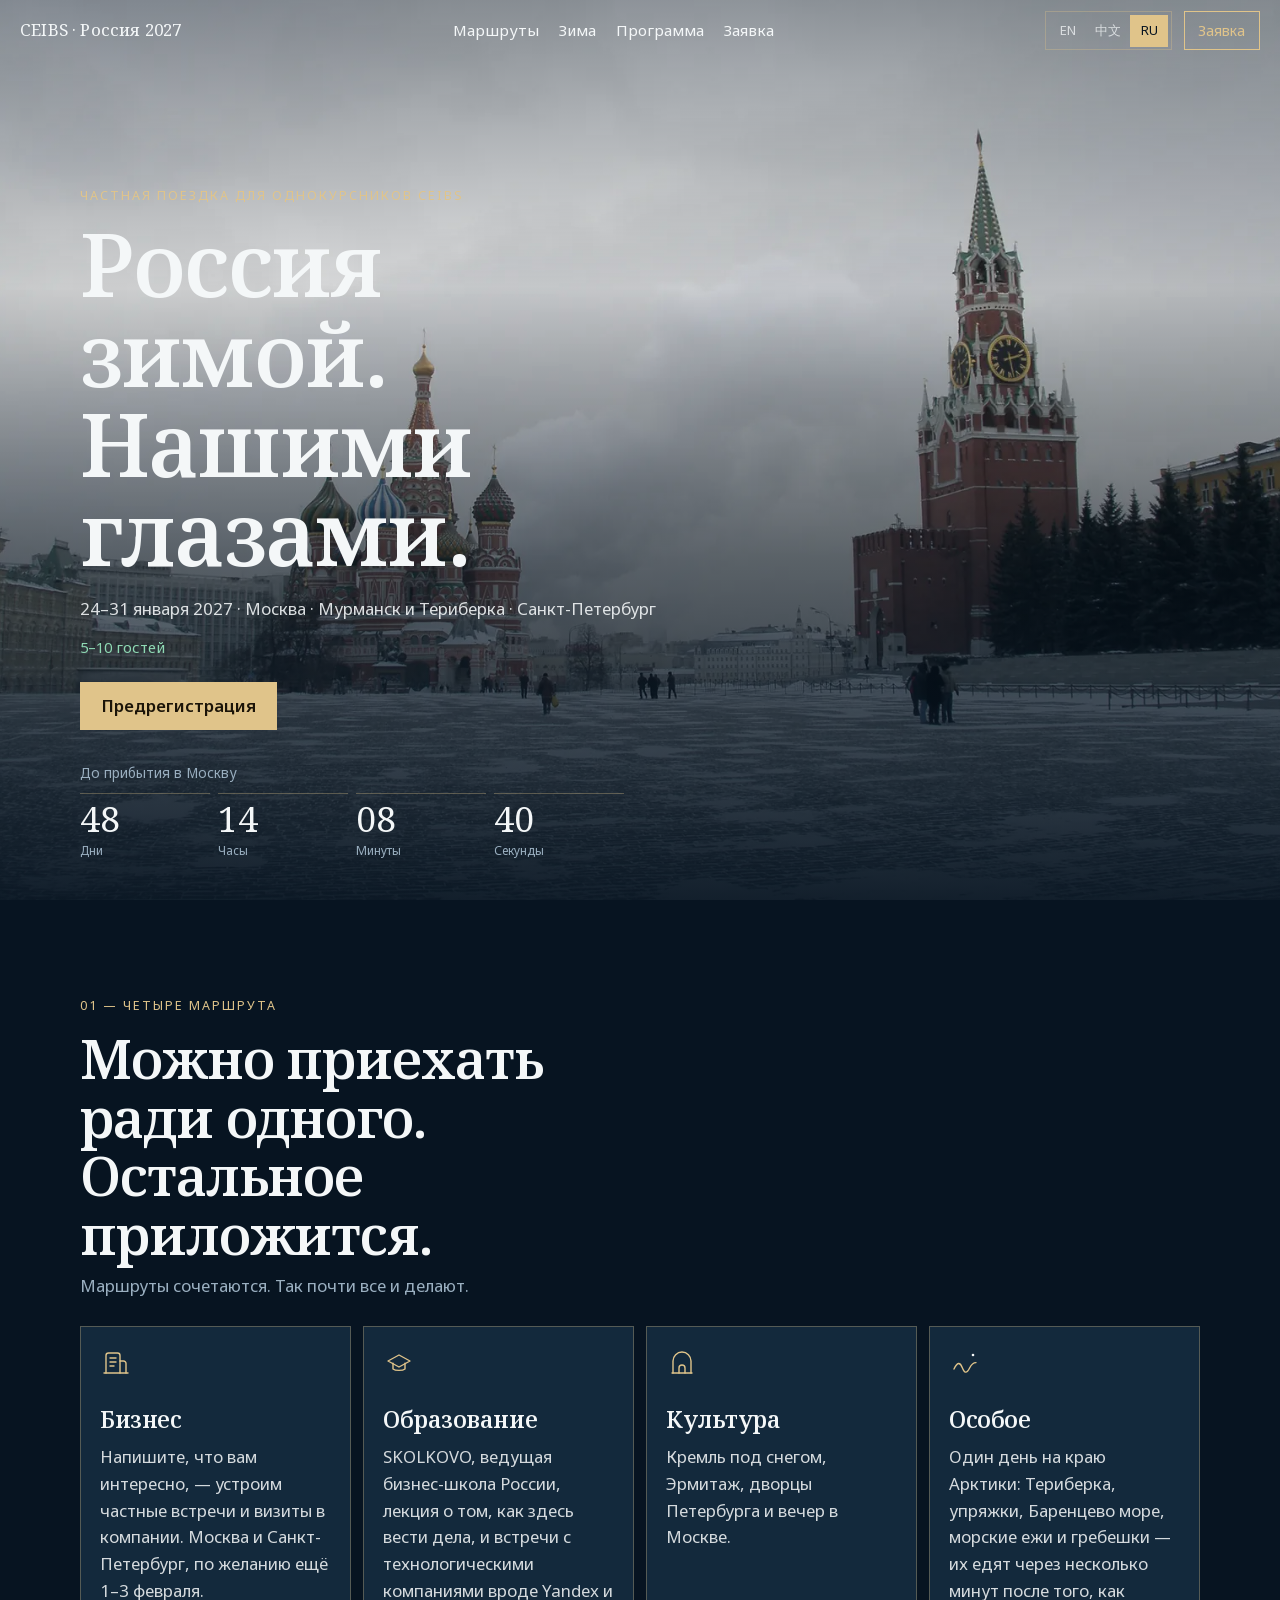
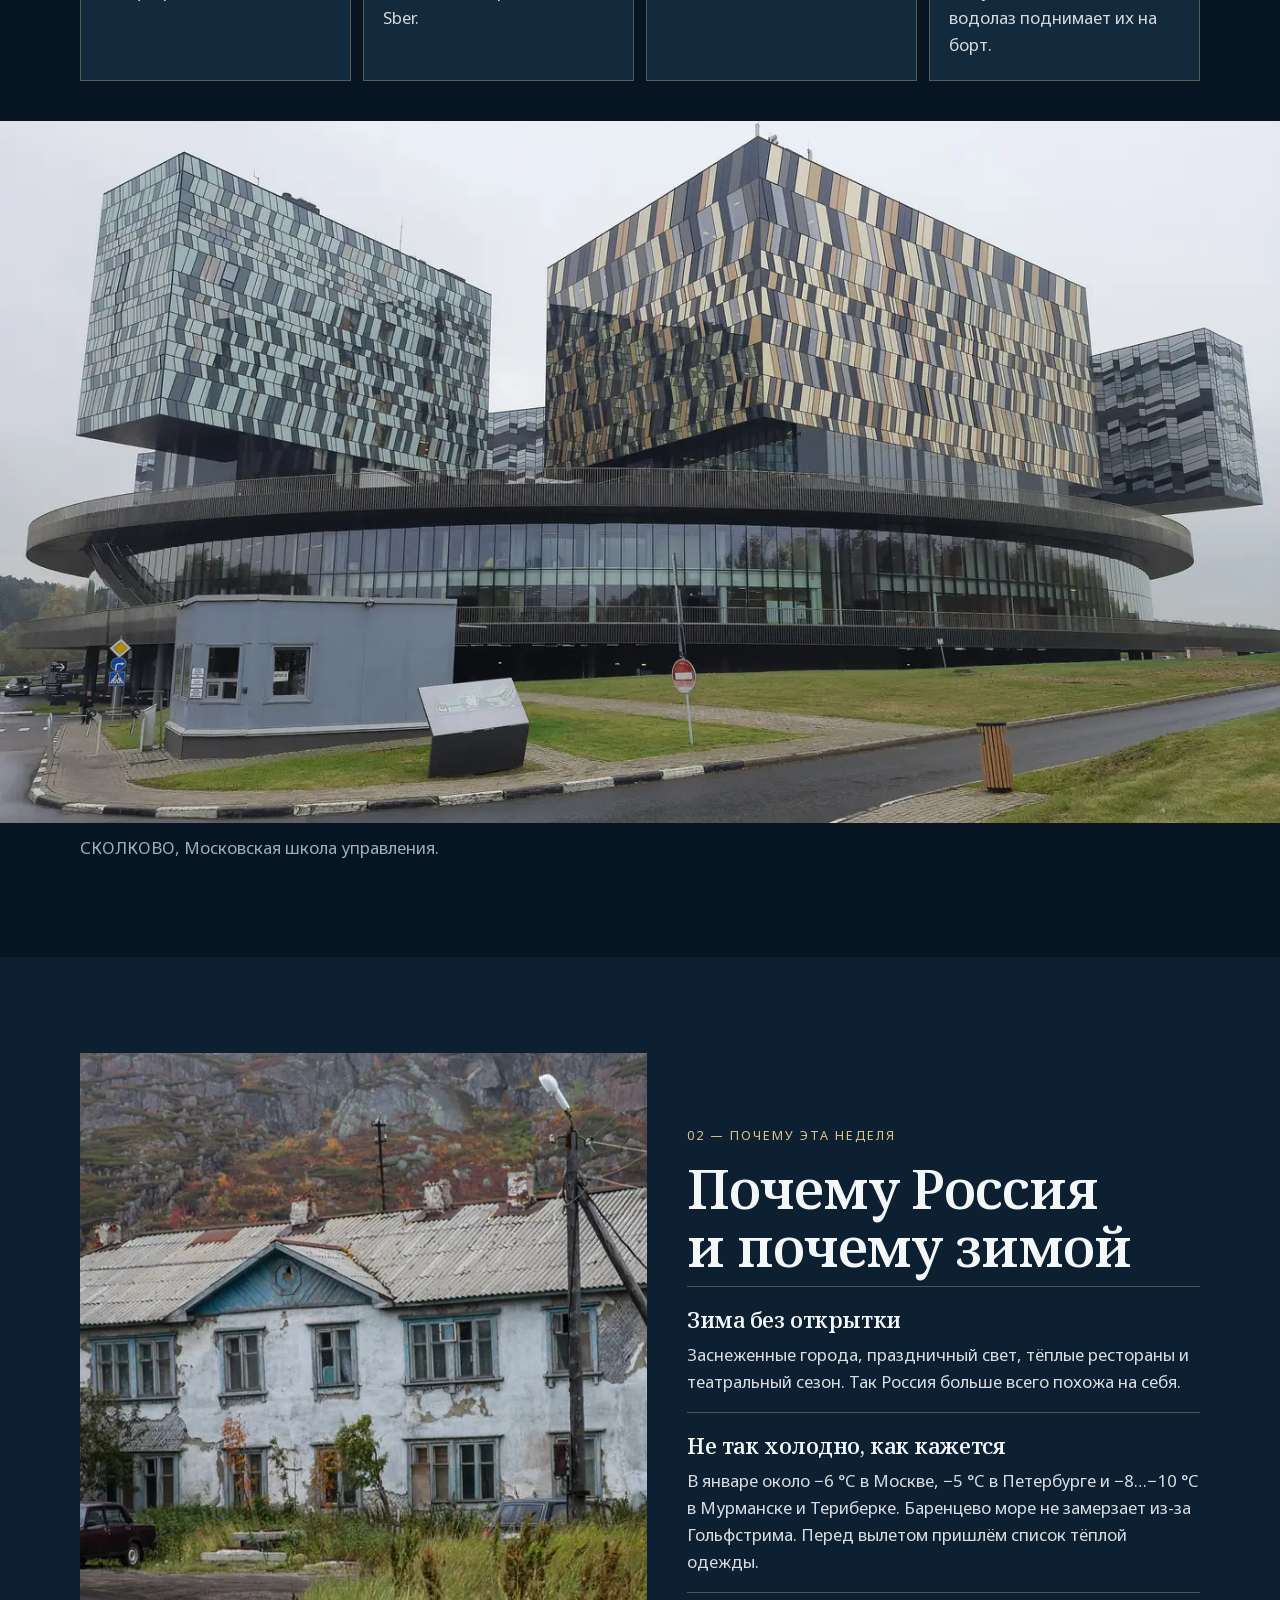
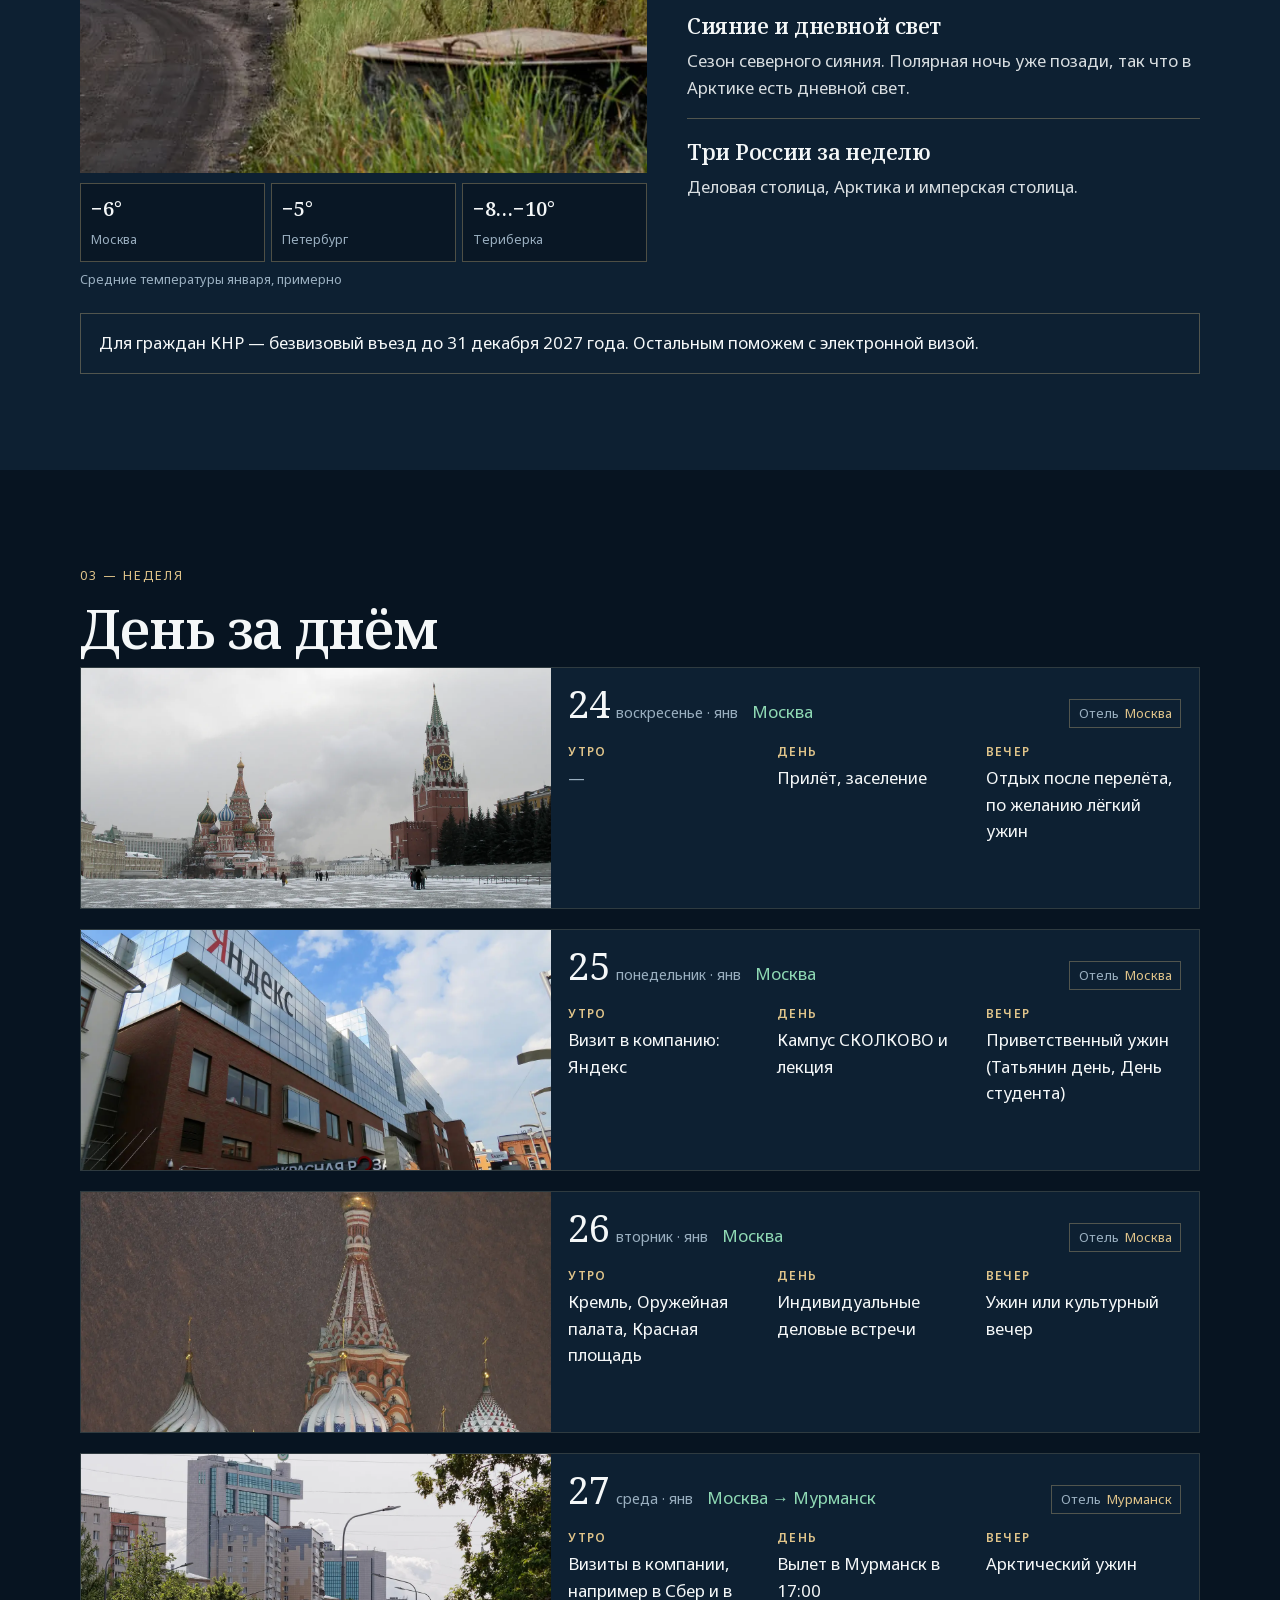
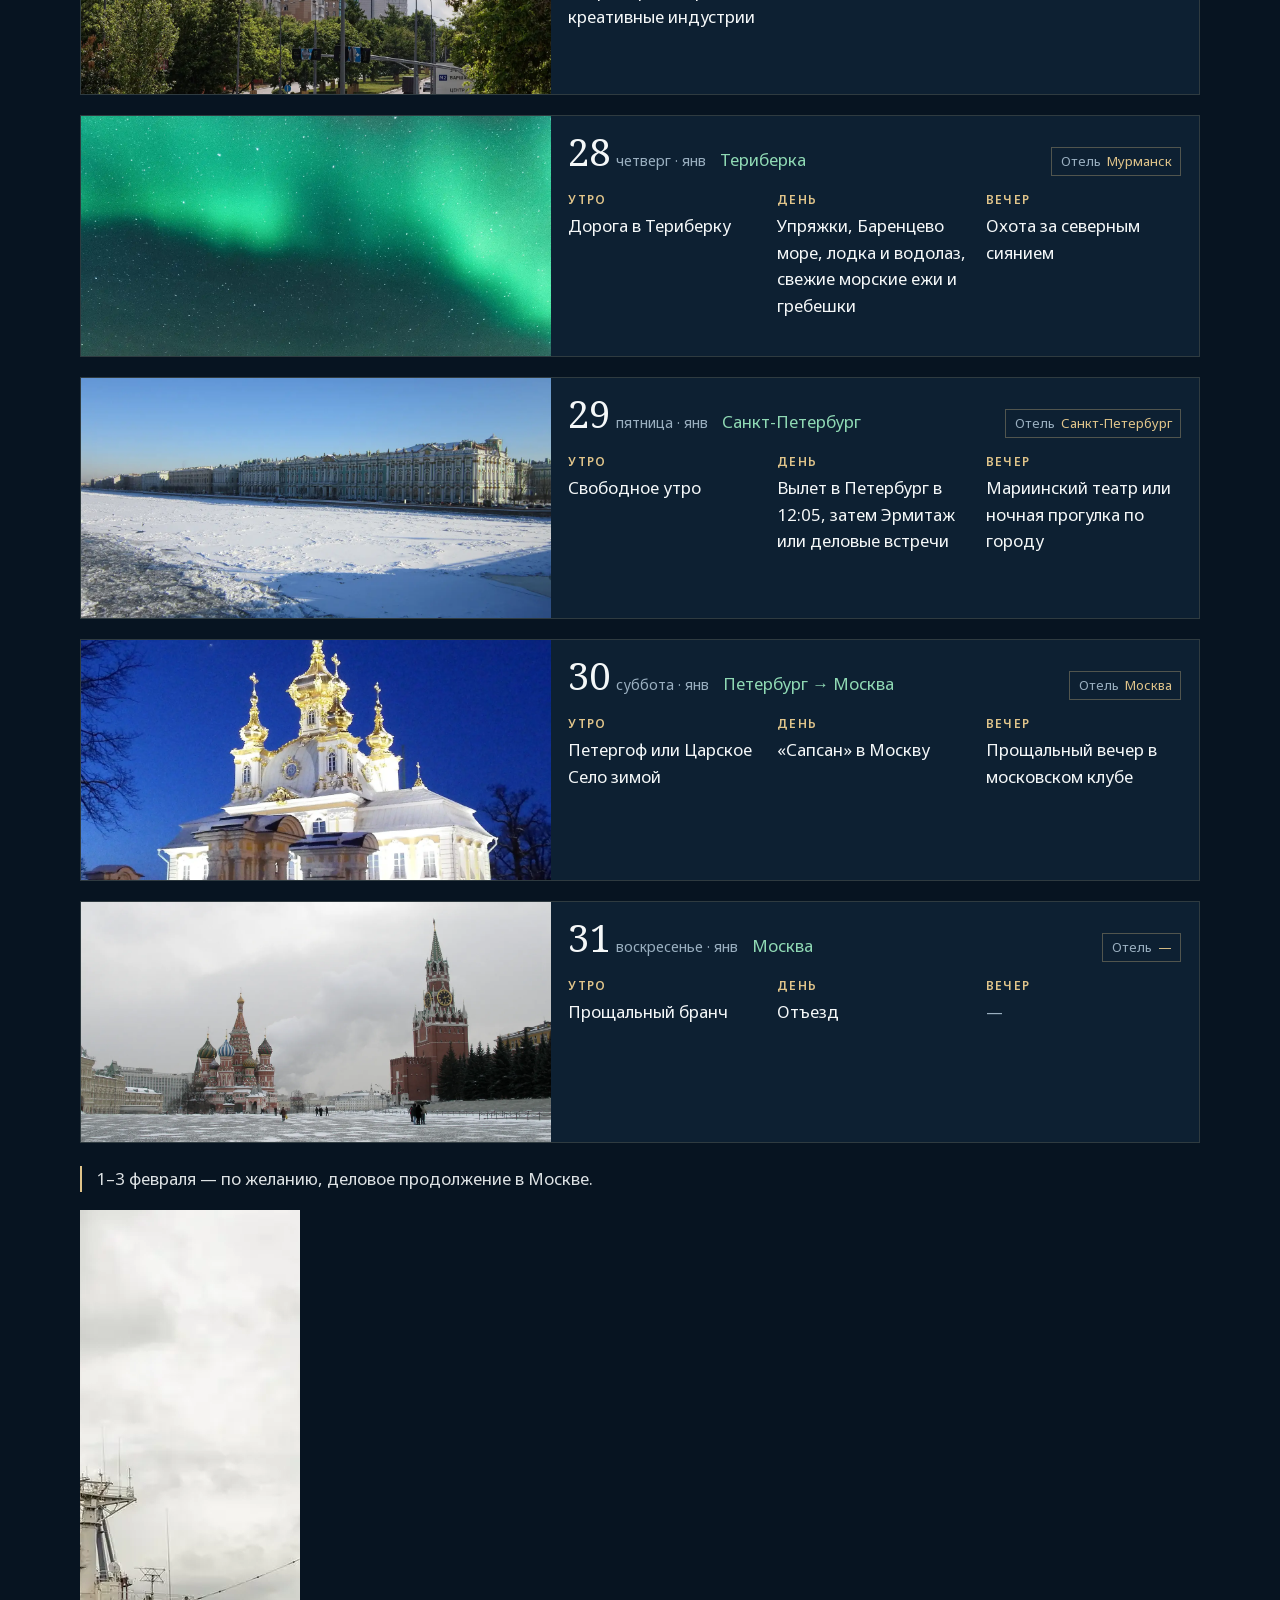
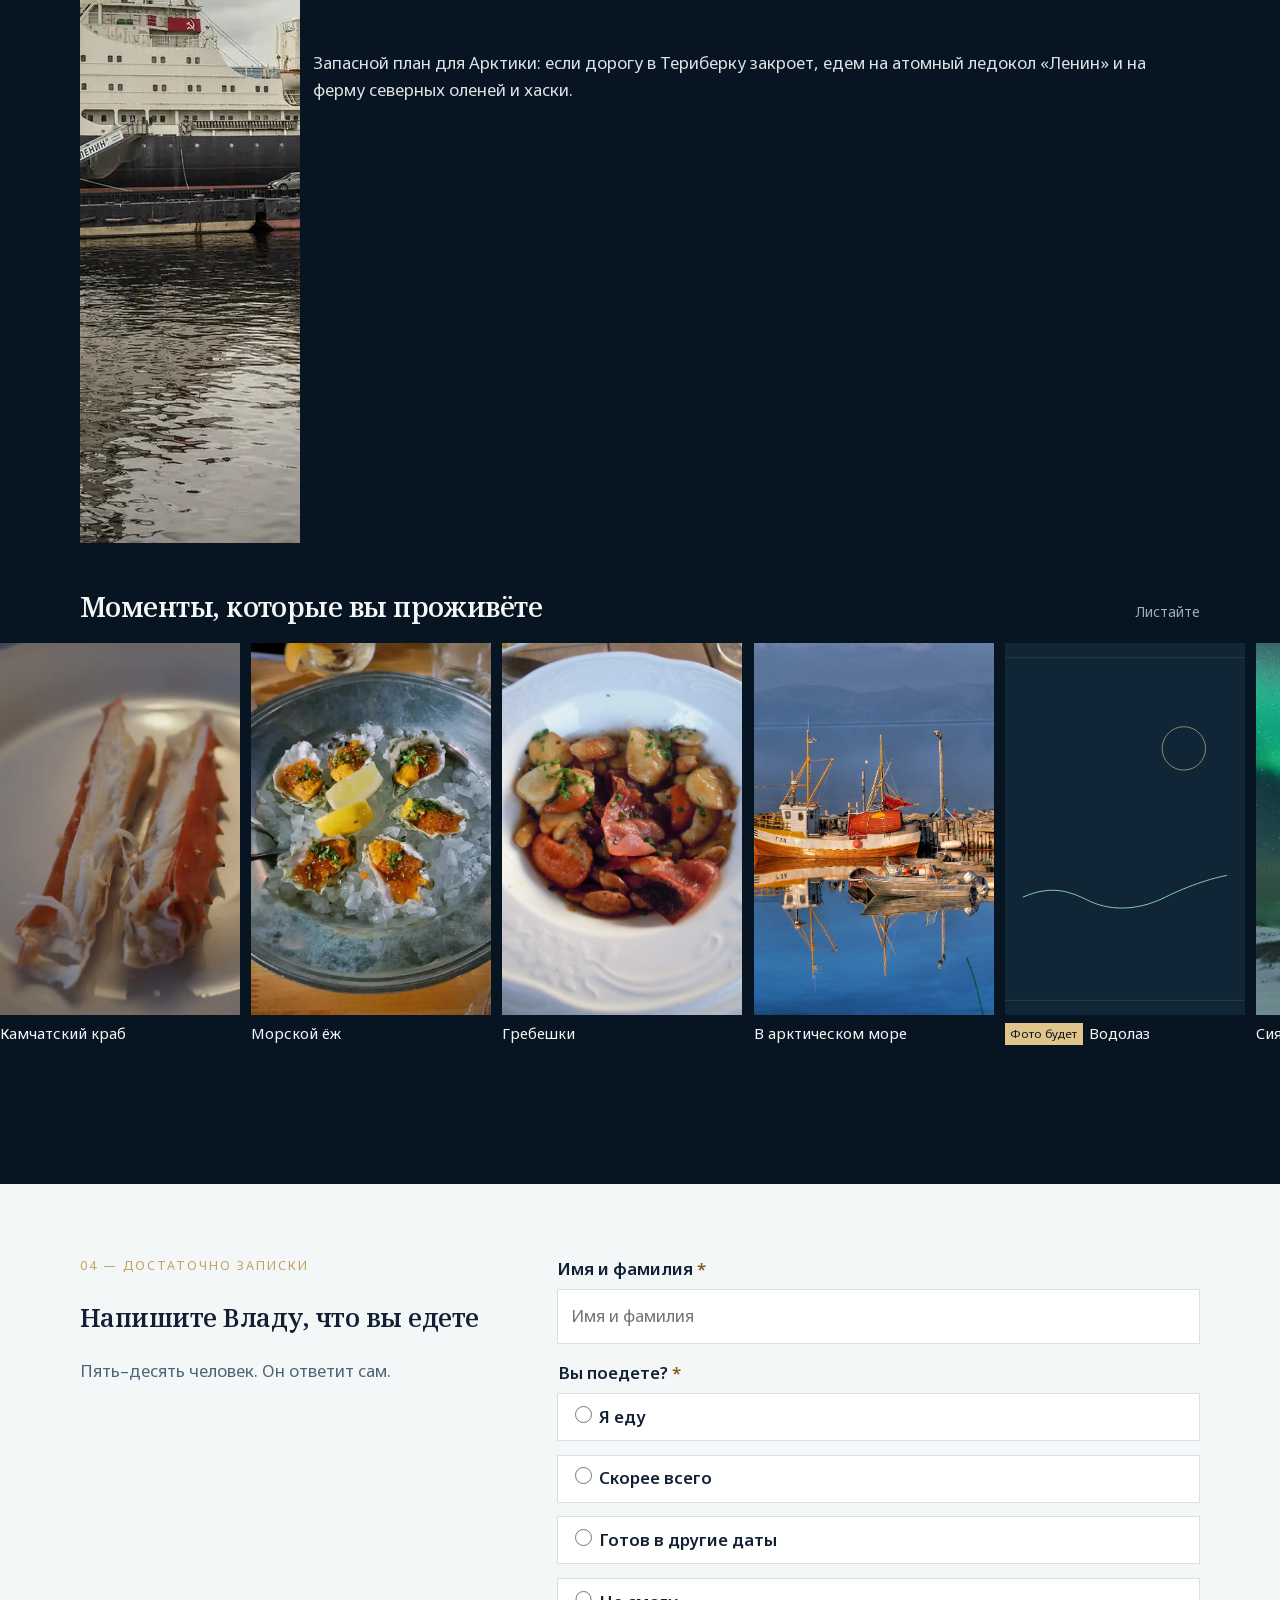
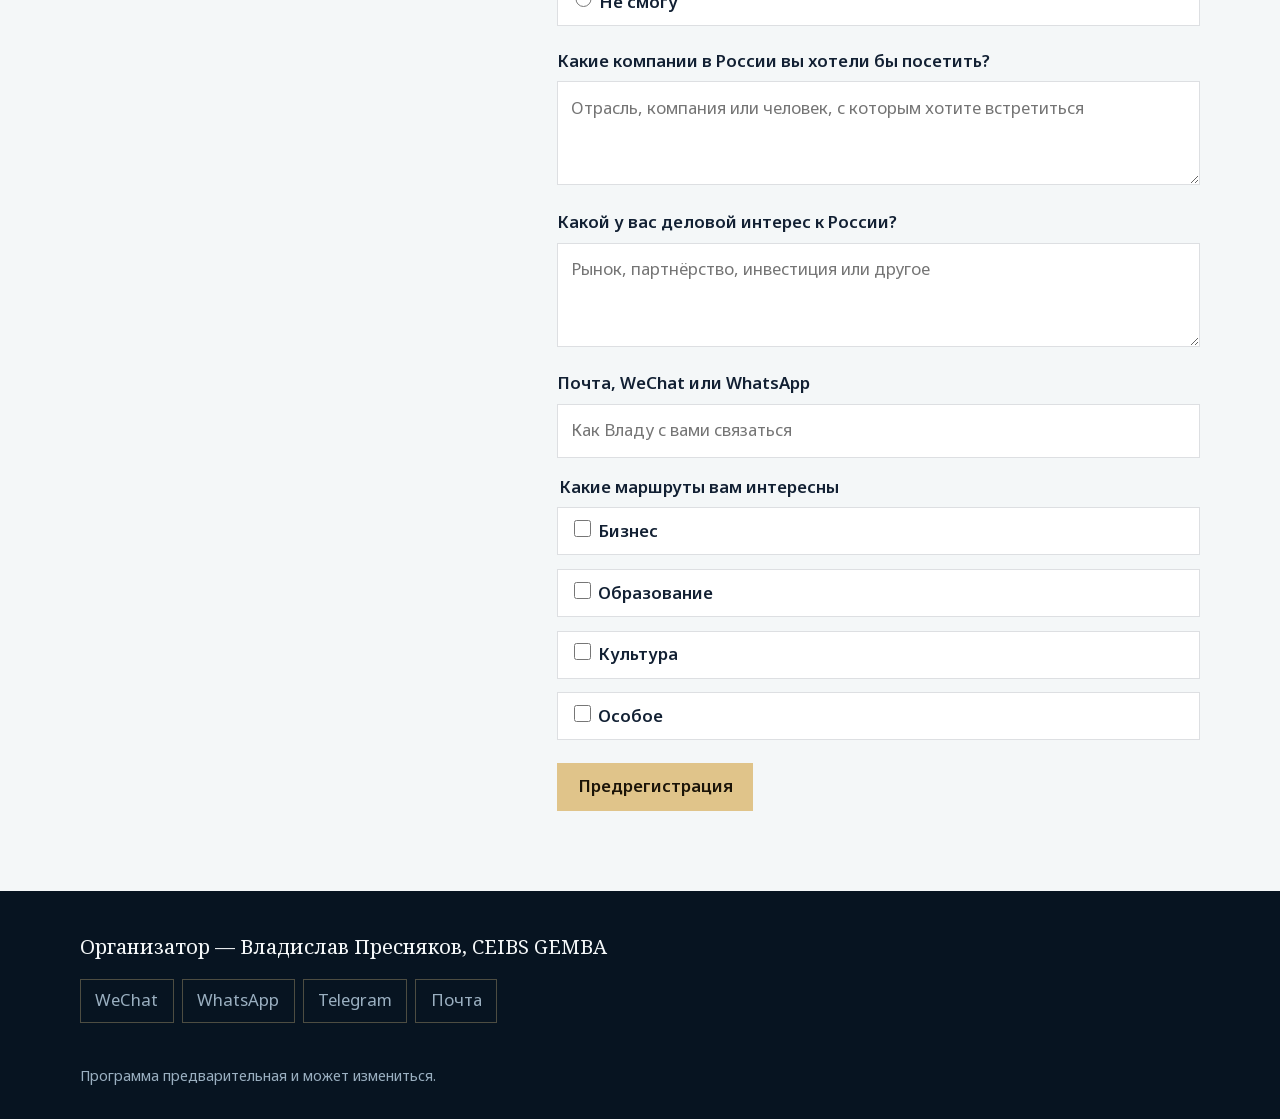
==== ru.html @ 0c386441 "Add the CEIBS Russia 2027 winter trip site. Static one-page promo in English, Chinese, and Russian, " ====
<!DOCTYPE html>
<html lang="ru" data-lang="ru">
<head>
<meta charset="utf-8" />
<script>
try { localStorage.setItem("ceibs-russia-lang", "ru"); } catch (e) {}
</script>
<meta name="viewport" content="width=device-width, initial-scale=1" />
<title>Россия зимой · однокурсники CEIBS · январь 2027</title>
<meta name="description" content="Частная зимняя поездка для однокурсников CEIBS. 24–31 января 2027: Москва, Териберка и Санкт-Петербург. Предрегистрация." />
<meta name="theme-color" content="#071421" />
<link rel="icon" href="favicon.svg" type="image/svg+xml" />
<link rel="canonical" href="https://YOUR_DOMAIN/ru.html" />
<link rel="alternate" hreflang="en" href="https://YOUR_DOMAIN/" />
<link rel="alternate" hreflang="zh-Hans" href="https://YOUR_DOMAIN/zh.html" />
<link rel="alternate" hreflang="ru" href="https://YOUR_DOMAIN/ru.html" />
<link rel="alternate" hreflang="x-default" href="https://YOUR_DOMAIN/" />
<meta property="og:type" content="website" />
<meta property="og:locale" content="ru_RU" />
<meta property="og:locale:alternate" content="en_US" />
<meta property="og:locale:alternate" content="zh_CN" />
<meta property="og:locale:alternate" content="ru_RU" />
<meta property="og:title" content="Россия зимой · однокурсники CEIBS · январь 2027" />
<meta property="og:description" content="Частная зимняя поездка для однокурсников CEIBS. 24–31 января 2027: Москва, Териберка и Санкт-Петербург. Предрегистрация." />
<meta property="og:url" content="https://YOUR_DOMAIN/ru.html" />
<meta property="og:image" content="https://YOUR_DOMAIN/images/og.jpg" />
<meta property="og:image:width" content="1200" />
<meta property="og:image:height" content="630" />
<meta property="og:image:alt" content="Красная площадь и собор Василия Блаженного под снегом, Москва" />
<meta name="twitter:card" content="summary_large_image" />
<meta name="twitter:title" content="Россия зимой · однокурсники CEIBS · январь 2027" />
<meta name="twitter:description" content="Частная зимняя поездка для однокурсников CEIBS. 24–31 января 2027: Москва, Териберка и Санкт-Петербург. Предрегистрация." />
<meta name="twitter:image" content="https://YOUR_DOMAIN/images/og.jpg" />
<link rel="stylesheet" href="css/fonts.css" />
<link rel="stylesheet" href="css/styles.css" />
</head>
<body>
<a class="skip" href="#top">К содержанию</a>
<header class="site-header" id="header">
  <a class="brand" id="brand" href="#top">CEIBS</a>
  <nav class="nav-links" id="nav-links"></nav>
  <div class="header-end">
    <nav class="lang" aria-label="Language">
      <a href="index.html" lang="en" hreflang="en" data-lang="en">EN</a>
      <a href="zh.html" lang="zh-Hans" hreflang="zh-Hans" data-lang="zh">中文</a>
      <a href="ru.html" lang="ru" hreflang="ru" data-lang="ru" class="is-current">RU</a>
    </nav>
    <a class="header-cta" id="header-cta" href="#register">Предрегистрация</a>
  </div>
</header>
<script>
document.querySelectorAll(".lang a").forEach(function (link) {
  link.addEventListener("click", function () {
    try { localStorage.setItem("ceibs-russia-lang", link.getAttribute("data-lang")); } catch (e) {}
  });
});
</script>
<main id="app">
  <section class="hero" id="top">
    <img class="hero-img" src="images/hero-red-square-winter.webp" alt="Красная площадь и собор Василия Блаженного под снегом, Москва" width="1600" height="1067" fetchpriority="high" decoding="async" />
    <div class="hero-shade"></div>
    <div class="hero-copy wrap" id="hero-copy"></div>
  </section>
  <div id="rest"></div>
</main>
<footer class="site-footer" id="footer"></footer>
<noscript><p class="noscript">Этой странице нужен JavaScript, чтобы показать программу и форму.</p></noscript>
<script src="js/config.js"></script>
<script src="js/main.js"></script>
</body>
</html>
---- css/fonts.css ----
@font-face {
  font-family: "Noto Sans";
  font-style: normal;
  font-weight: 400 700;
  font-display: swap;
  src: url("../fonts/noto-sans-cyrillic.woff2") format("woff2");
  unicode-range: U+0301, U+0400-045F, U+0490-0491, U+04B0-04B1, U+2116;
}
@font-face {
  font-family: "Noto Sans";
  font-style: normal;
  font-weight: 400 700;
  font-display: swap;
  src: url("../fonts/noto-sans-latin.woff2") format("woff2");
  unicode-range: U+0000-00FF, U+0131, U+0152-0153, U+02BB-02BC, U+02C6, U+02DA, U+02DC, U+0304, U+0308, U+0329, U+2000-206F, U+20AC, U+2122, U+2191, U+2193, U+2212, U+2215, U+FEFF, U+FFFD;
}
@font-face {
  font-family: "Noto Serif";
  font-style: normal;
  font-weight: 400 700;
  font-display: swap;
  src: url("../fonts/noto-serif-cyrillic.woff2") format("woff2");
  unicode-range: U+0301, U+0400-045F, U+0490-0491, U+04B0-04B1, U+2116;
}
@font-face {
  font-family: "Noto Serif";
  font-style: normal;
  font-weight: 400 700;
  font-display: swap;
  src: url("../fonts/noto-serif-latin.woff2") format("woff2");
  unicode-range: U+0000-00FF, U+0131, U+0152-0153, U+02BB-02BC, U+02C6, U+02DA, U+02DC, U+0304, U+0308, U+0329, U+2000-206F, U+20AC, U+2122, U+2191, U+2193, U+2212, U+2215, U+FEFF, U+FFFD;
}
---- css/styles.css ----
:root {
  --night: #071421;
  --night-2: #0d2032;
  --panel: #13293c;
  --snow: #f4f7f8;
  --snow-2: #e6eef2;
  --ink: #122033;
  --muted: #9aafc0;
  --muted-ink: #4e6476;
  --gold: #e0c48a;
  --gold-deep: #c6a15e;
  --aurora: #8fd9b4;
  --line: rgba(224, 196, 138, 0.32);
  --line-ink: rgba(18, 32, 51, 0.14);
  --serif: "Noto Serif", "Iowan Old Style", Palatino, "Palatino Linotype", "Songti SC", "Noto Serif CJK SC", "Source Han Serif SC", "STSong", serif;
  --sans: "Noto Sans", "PingFang SC", "Hiragino Sans GB", "Noto Sans CJK SC", "Source Han Sans SC", "Microsoft YaHei", sans-serif;
  --header: 4.25rem;
  --wrap: 1120px;
}

*,
*::before,
*::after { box-sizing: border-box; }

html { scroll-behavior: smooth; }

body {
  margin: 0;
  background: var(--night);
  color-scheme: dark;
  color: var(--snow);
  font-family: var(--sans);
  font-size: 1.05rem;
  line-height: 1.6;
  text-rendering: optimizeLegibility;
}

img { max-width: 100%; }

button, input, textarea { font: inherit; color: inherit; }

::selection { background: var(--gold); color: var(--night); }

.skip {
  position: absolute;
  left: 1rem;
  top: -4rem;
  background: var(--gold);
  color: var(--night);
  padding: .6rem 1rem;
  z-index: 40;
}
.skip:focus { top: .75rem; }

.wrap {
  width: min(var(--wrap), calc(100% - 2.5rem));
  margin-inline: auto;
}

.site-header {
  position: fixed;
  inset: 0 0 auto 0;
  z-index: 30;
  display: flex;
  align-items: center;
  justify-content: space-between;
  gap: .75rem;
  padding: calc(.7rem + env(safe-area-inset-top)) 1.25rem .7rem;
  color: var(--snow);
  transition: background .25s ease;
}

.site-header.is-scrolled {
  background: rgba(7, 20, 33, .92);
  backdrop-filter: blur(16px);
}

.brand {
  color: inherit;
  text-decoration: none;
  font-family: var(--serif);
  letter-spacing: .01em;
  white-space: nowrap;
}

.nav-links {
  display: none;
  gap: 1.25rem;
}

.nav-links a {
  color: inherit;
  text-decoration: none;
  font-size: .95rem;
}

.nav-links a:hover { color: var(--gold); }

.header-end {
  display: flex;
  align-items: center;
  gap: .75rem;
}

.lang {
  display: flex;
  align-items: center;
  gap: .15rem;
  border: 1px solid var(--line);
  padding: .15rem;
}

.lang a {
  color: rgba(244, 247, 248, .75);
  text-decoration: none;
  min-width: 2.4rem;
  min-height: 2rem;
  display: inline-flex;
  align-items: center;
  justify-content: center;
  padding: 0 .35rem;
  font-size: .82rem;
}

.lang a.is-current {
  background: var(--gold);
  color: var(--night);
}

.header-cta {
  display: none;
  color: var(--gold);
  text-decoration: none;
  border: 1px solid var(--gold);
  min-height: 2.4rem;
  padding: 0 .85rem;
  align-items: center;
  font-size: .9rem;
}

.header-cta:hover { background: rgba(224, 196, 138, .12); }

.hero {
  position: relative;
  min-height: 100svh;
  display: flex;
  align-items: flex-end;
  color: var(--snow);
  background: var(--night);
}

.hero-img {
  position: absolute;
  inset: 0;
  width: 100%;
  height: 100%;
  object-fit: cover;
  object-position: center 38%;
}

.hero-shade {
  position: absolute;
  inset: 0;
  background:
    linear-gradient(180deg, rgba(7, 20, 33, .45) 0%, rgba(7, 20, 33, .08) 32%, rgba(7, 20, 33, .55) 62%, rgba(7, 20, 33, .94) 100%);
}

.hero-copy {
  position: relative;
  z-index: 1;
  padding: 6.5rem 0 2.5rem;
  width: min(var(--wrap), calc(100% - 2.5rem));
}

.eyebrow {
  margin: 0 0 .8rem;
  color: var(--gold);
  font-size: .78rem;
  letter-spacing: .16em;
  text-transform: uppercase;
}

html[lang="zh-Hans"] .eyebrow {
  letter-spacing: .08em;
  text-transform: none;
  font-size: .86rem;
}

h1, h2, h3 { font-family: var(--serif); font-weight: 560; letter-spacing: -0.02em; }

h1 {
  margin: 0;
  font-size: clamp(2.7rem, 8vw, 5.5rem);
  line-height: 1.02;
  max-width: 12ch;
  text-wrap: balance;
}

html[lang="zh-Hans"] h1 { max-width: 8em; font-weight: 600; }

h1 .line { display: block; }

.subline {
  max-width: 38rem;
  margin: 1.1rem 0 0;
  font-size: 1.05rem;
  color: rgba(244, 247, 248, .88);
}

.hero-meta {
  margin: .85rem 0 0;
  color: var(--aurora);
  font-size: .92rem;
}

.hero-actions { margin-top: 1.4rem; }

.btn {
  display: inline-flex;
  align-items: center;
  justify-content: center;
  min-height: 3rem;
  padding: 0 1.3rem;
  background: var(--gold);
  color: #1b1408;
  text-decoration: none;
  border: 0;
  cursor: pointer;
  font-weight: 600;
}

.btn:hover { background: #edd7a8; }
.btn:disabled { opacity: .65; cursor: progress; }
.btn:focus-visible, a:focus-visible, input:focus-visible, textarea:focus-visible {
  outline: 2px solid var(--aurora);
  outline-offset: 3px;
}

.countdown { margin-top: 2rem; max-width: 34rem; }

.countdown-label {
  margin: 0 0 .55rem;
  color: var(--muted);
  font-size: .85rem;
}

.ticks {
  display: grid;
  grid-template-columns: repeat(4, 1fr);
  gap: .5rem;
}

.ticks div {
  border-top: 1px solid var(--line);
  padding-top: .45rem;
}

.ticks span {
  display: block;
  font-family: var(--serif);
  font-size: clamp(1.6rem, 4vw, 2.2rem);
  font-variant-numeric: tabular-nums;
  line-height: 1;
}

.ticks small {
  display: block;
  margin-top: .3rem;
  color: var(--muted);
  font-size: .75rem;
}

.section { padding: 4.5rem 0; }
.section h2 {
  margin: 0 0 .6rem;
  font-size: clamp(2rem, 5vw, 3.4rem);
  line-height: 1.08;
  max-width: 16ch;
  text-wrap: balance;
}
html[lang="zh-Hans"] .section h2 { max-width: 12em; }

.lede {
  margin: 0 0 1.6rem;
  max-width: 38rem;
  color: var(--muted);
}

.track-grid {
  display: grid;
  gap: .75rem;
}

.track {
  background: var(--panel);
  border: 1px solid var(--line);
  padding: 1.25rem 1.2rem 1.35rem;
}

.track svg {
  width: 2rem;
  height: 2rem;
  stroke: var(--gold);
  fill: none;
  stroke-width: 1.4;
  stroke-linecap: round;
  stroke-linejoin: round;
}

.track h3 { margin: .9rem 0 .35rem; font-size: 1.45rem; }
.track p { margin: 0; color: rgba(244, 247, 248, .86); }

.campus {
  margin: 2.5rem 0 0;
  position: relative;
}

.campus img {
  width: 100%;
  max-height: 78vh;
  object-fit: cover;
  display: block;
}

.campus figcaption {
  margin-top: .7rem;
  color: var(--muted);
}

.why { background: var(--night-2); }

.why-grid { display: grid; gap: 1.5rem; }

.why-photo { margin: 0; position: relative; }
.why-photo img {
  width: 100%;
  aspect-ratio: 4/5;
  object-fit: cover;
  display: block;
}

.temps {
  display: grid;
  grid-template-columns: repeat(3, 1fr);
  gap: .4rem;
  margin-top: .6rem;
}

.temps div {
  background: rgba(7, 20, 33, .72);
  border: 1px solid var(--line);
  padding: .55rem .6rem;
}

.temps strong {
  display: block;
  font-family: var(--serif);
  font-size: 1.25rem;
  font-weight: 560;
  color: var(--snow);
}

.temps span { color: var(--muted); font-size: .78rem; }
.temps-note { margin: .45rem 0 0; color: var(--muted); font-size: .8rem; }

.points { list-style: none; margin: 0; padding: 0; }
.points li { padding: 1rem 0; border-top: 1px solid var(--line); }
.points h3 { margin: 0 0 .3rem; font-size: 1.35rem; }
.points p { margin: 0; color: rgba(244, 247, 248, .88); }

.visa {
  margin: 1.5rem auto 0;
  border: 1px solid var(--line);
  padding: 1rem 1.1rem;
  color: var(--snow);
  max-width: var(--wrap);
}

.program { background: var(--night); }

.days { list-style: none; margin: 0; padding: 0; display: grid; gap: 1.25rem; }

.day {
  background: var(--night-2);
  border: 1px solid rgba(224, 196, 138, .16);
}

.day-photo {
  position: relative;
  aspect-ratio: 16/10;
  overflow: hidden;
  background: #0c1c2c;
}
.day-photo img {
  position: absolute;
  inset: 0;
  width: 100%;
  height: 100%;
  object-fit: cover;
}

.day-body { padding: 1.1rem 1.1rem 1.25rem; }

.day-top {
  display: flex;
  flex-wrap: wrap;
  gap: .55rem .9rem;
  align-items: baseline;
  margin-bottom: .9rem;
}

.day-date { margin: 0; }
.day-num {
  font-family: var(--serif);
  font-size: 2.4rem;
  line-height: .9;
  margin-right: .35rem;
}
.day-when { color: var(--muted); font-size: .9rem; }
.day-city { margin: 0; color: var(--aurora); }
.hotel {
  margin: 0 0 0 auto;
  border: 1px solid var(--line);
  padding: .2rem .55rem;
  font-size: .82rem;
  color: var(--gold);
}
.hotel span { color: var(--muted); margin-right: .35rem; }

.slots { display: grid; gap: .8rem; }
.slots h3 {
  margin: 0;
  font-family: var(--sans);
  font-size: .75rem;
  font-weight: 600;
  letter-spacing: .12em;
  text-transform: uppercase;
  color: var(--gold);
}
html[lang="zh-Hans"] .slots h3 { letter-spacing: .06em; text-transform: none; font-size: .85rem; }
.slots p { margin: .2rem 0 0; }
.slots p.is-empty { color: var(--muted); }

.extension, .backup p { color: rgba(244, 247, 248, .9); }
.extension {
  margin: 1.4rem 0 0;
  padding-left: .9rem;
  border-left: 2px solid var(--gold);
}

.backup {
  margin-top: 1.1rem;
  display: grid;
  gap: .8rem;
  align-items: center;
}
.backup img { width: 100%; aspect-ratio: 16/9; object-fit: cover; display: block; }
.backup p { margin: 0; }

.gallery-head {
  display: flex;
  justify-content: space-between;
  align-items: baseline;
  gap: 1rem;
  margin-top: 2.6rem;
}
.gallery-head h3 { margin: 0; font-size: 1.7rem; }
.gallery-hint { margin: 0; color: var(--muted); font-size: .85rem; }

.gallery {
  display: flex;
  gap: .7rem;
  overflow-x: auto;
  scroll-snap-type: x mandatory;
  padding: .9rem 1.25rem 1.2rem;
  scrollbar-color: var(--gold-deep) transparent;
}

.shot {
  flex: 0 0 78vw;
  width: 78vw;
  max-width: 280px;
  scroll-snap-align: start;
  margin: 0;
}
.shot img {
  width: 100%;
  height: 104vw;
  max-height: 372px;
  object-fit: cover;
  display: block;
  background: #102536;
}
.shot figcaption { margin-top: .45rem; font-size: .92rem; }
.badge {
  display: inline-block;
  margin-right: .4rem;
  color: var(--night);
  background: var(--gold);
  font-size: .72rem;
  padding: .1rem .35rem;
  vertical-align: .1em;
}

.register {
  background: var(--snow);
  color: var(--ink);
  color-scheme: light;
  padding: 4.5rem 0 5rem;
}
.register .eyebrow { color: var(--gold-deep); }
.register h2 { color: var(--ink); }
.register .lede { color: var(--muted-ink); }

.register-grid { display: grid; gap: 1.5rem; }

.field, fieldset { margin: 0 0 1rem; border: 0; padding: 0; min-width: 0; }
.field label, legend {
  display: block;
  margin-bottom: .4rem;
  font-weight: 600;
}
.req { color: #8a5a1a; }

input[type="text"], textarea {
  width: 100%;
  background: #fff;
  color: var(--ink);
  border: 1px solid var(--line-ink);
  padding: .8rem .85rem;
  border-radius: 0;
}
textarea { min-height: 6.5rem; resize: vertical; }
.optional { color: var(--muted-ink); font-weight: 400; }

.choices, .checks { display: grid; gap: .45rem; }
.choice, .check {
  display: flex;
  gap: .7rem;
  align-items: center;
  min-height: 3rem;
  padding: .55rem .75rem;
  border: 1px solid var(--line-ink);
  background: #fff;
  cursor: pointer;
}
.choice:has(input:checked), .check:has(input:checked) {
  border-color: var(--gold-deep);
  box-shadow: inset 3px 0 0 var(--gold-deep);
}
.choice input, .check input { width: 1.05rem; height: 1.05rem; accent-color: #8a6230; }

.hint { min-height: 0; margin: .35rem 0 0; color: #8d2d2d; font-size: .88rem; }
.hint:empty { display: none; }
.is-invalid input, .is-invalid textarea, .is-invalid .choice, .is-invalid .check {
  border-color: #8d2d2d;
}

.form-error {
  margin: 0 0 .8rem;
  color: #8d2d2d;
}
.form-error[hidden] { display: none; }

.hp {
  position: absolute;
  left: -9999px;
  height: 0;
  overflow: hidden;
}

.thanks {
  background: #fff;
  border: 1px solid var(--line-ink);
  padding: 1.5rem 1.2rem 1.6rem;
}
.thanks h3 { margin: 0 0 .4rem; font-size: 2rem; color: var(--ink); }
.thanks p { margin: 0; }

.site-footer {
  padding: 2.5rem 0 calc(2rem + env(safe-area-inset-bottom));
  background: var(--night);
}
.org { margin: 0; font-family: var(--serif); font-size: 1.25rem; }
.contacts { display: flex; flex-wrap: wrap; gap: .5rem; margin: 1rem 0; }
.contact {
  color: var(--snow);
  background: transparent;
  border: 1px solid var(--line);
  min-height: 2.75rem;
  padding: 0 .9rem;
  text-decoration: none;
  display: inline-flex;
  align-items: center;
  cursor: pointer;
}
.contact:hover { border-color: var(--gold); color: var(--gold); }
.contact.is-empty { color: var(--muted); cursor: default; }
.prelim { margin: .4rem 0 0; color: var(--muted); font-size: .9rem; }
.copied { margin: 0; color: var(--aurora); min-height: 1.2rem; }

.noscript, .load-error {
  margin: 1rem;
  padding: 1rem;
  background: var(--panel);
}

.reveal {
  opacity: 0;
  transform: translateY(18px);
  transition: opacity .65s ease, transform .65s ease;
}
.reveal.is-in { opacity: 1; transform: none; }

section, .register { scroll-margin-top: 4.75rem; }

@media (prefers-reduced-motion: reduce) {
  html { scroll-behavior: auto; }
  .reveal { opacity: 1; transform: none; transition: none; }
}

@media (min-width: 720px) {
  .header-cta { display: inline-flex; }
  .track-grid { grid-template-columns: 1fr 1fr; }
  .slots { grid-template-columns: repeat(3, 1fr); }
  .why-photo img { aspect-ratio: 16/11; }
  .backup { grid-template-columns: 220px 1fr; }
  .shot { flex-basis: 240px; }
}

@media (min-width: 980px) {
  .nav-links { display: flex; }
  .track-grid { grid-template-columns: repeat(4, 1fr); }
  .why-grid { grid-template-columns: 1.05fr .95fr; align-items: center; gap: 2.5rem; }
  .why-photo img { aspect-ratio: 4/5; max-height: 720px; }
  .day {
    display: grid;
    grid-template-columns: minmax(240px, 42%) 1fr;
  }
  .day-photo { aspect-ratio: auto; align-self: stretch; min-height: 240px; }
  .register-grid { grid-template-columns: .8fr 1.2fr; gap: 3rem; align-items: start; }
  .section { padding: 6rem 0; }
}
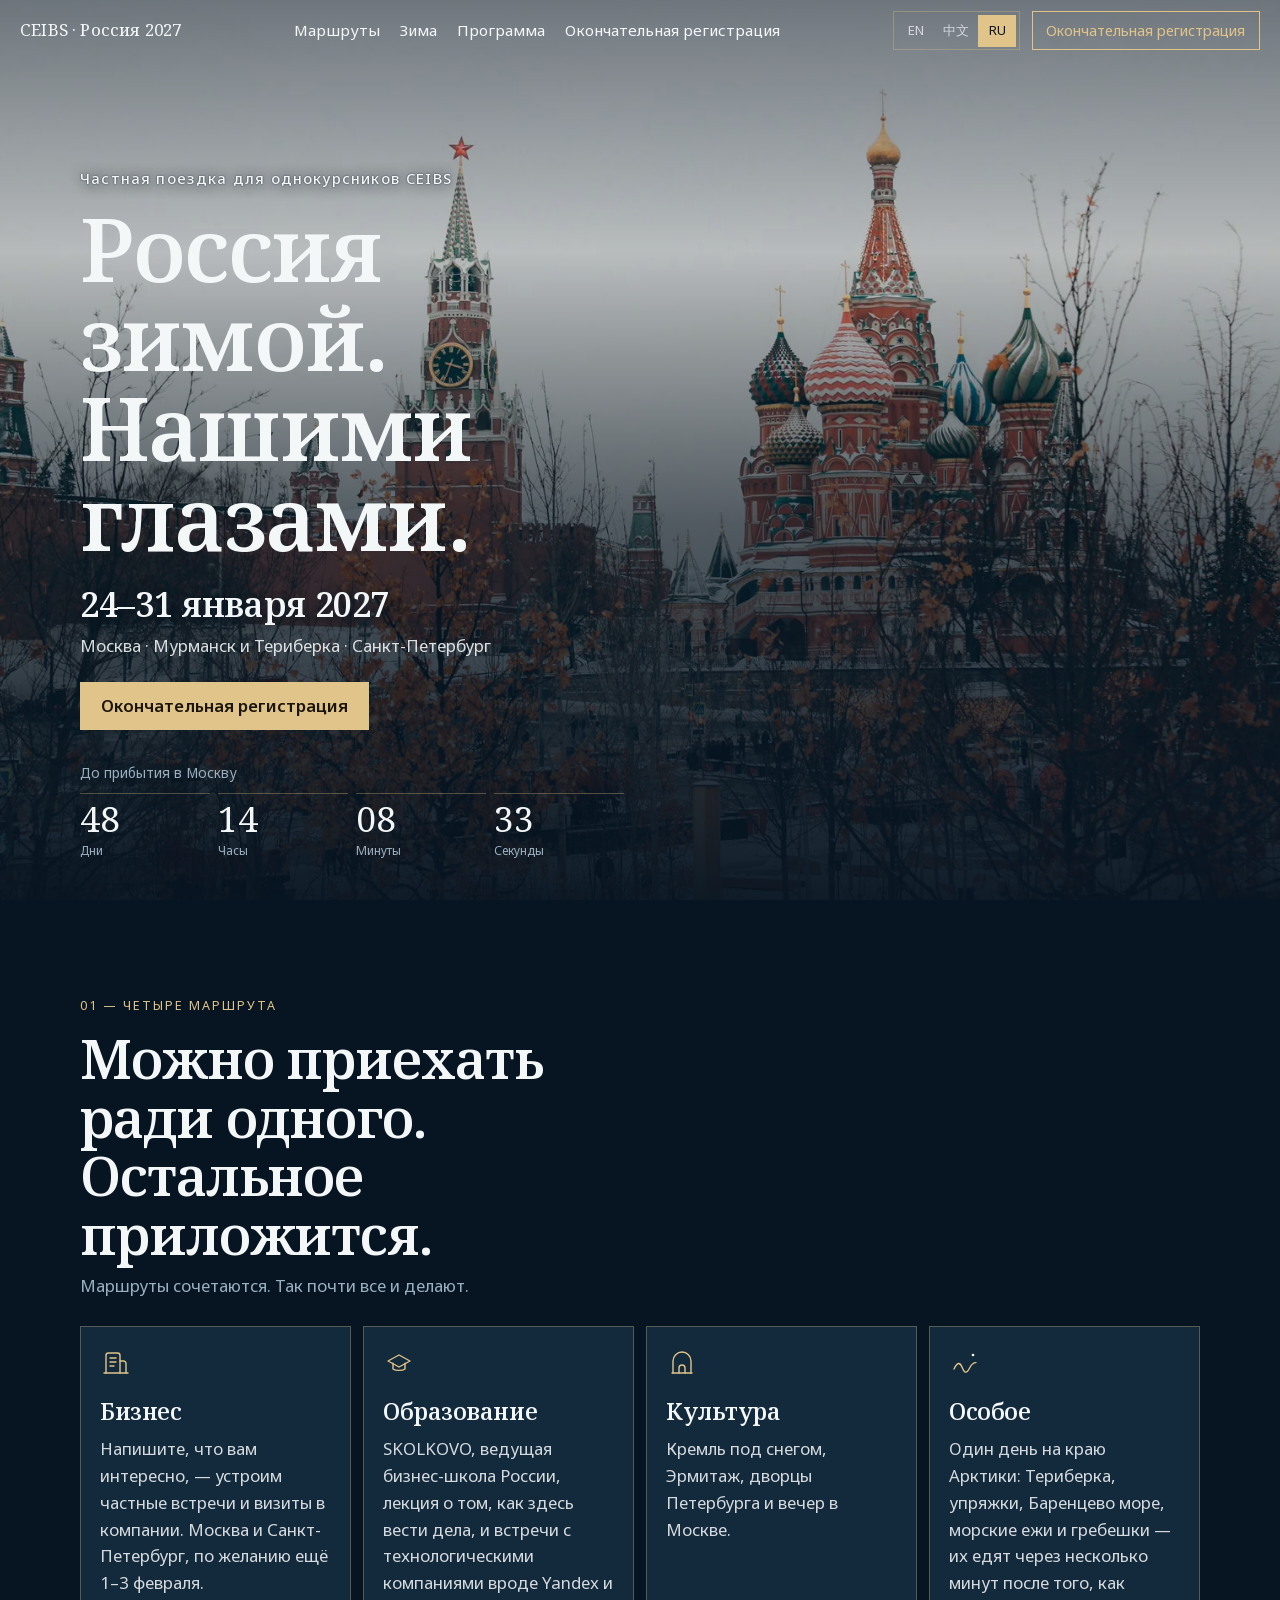
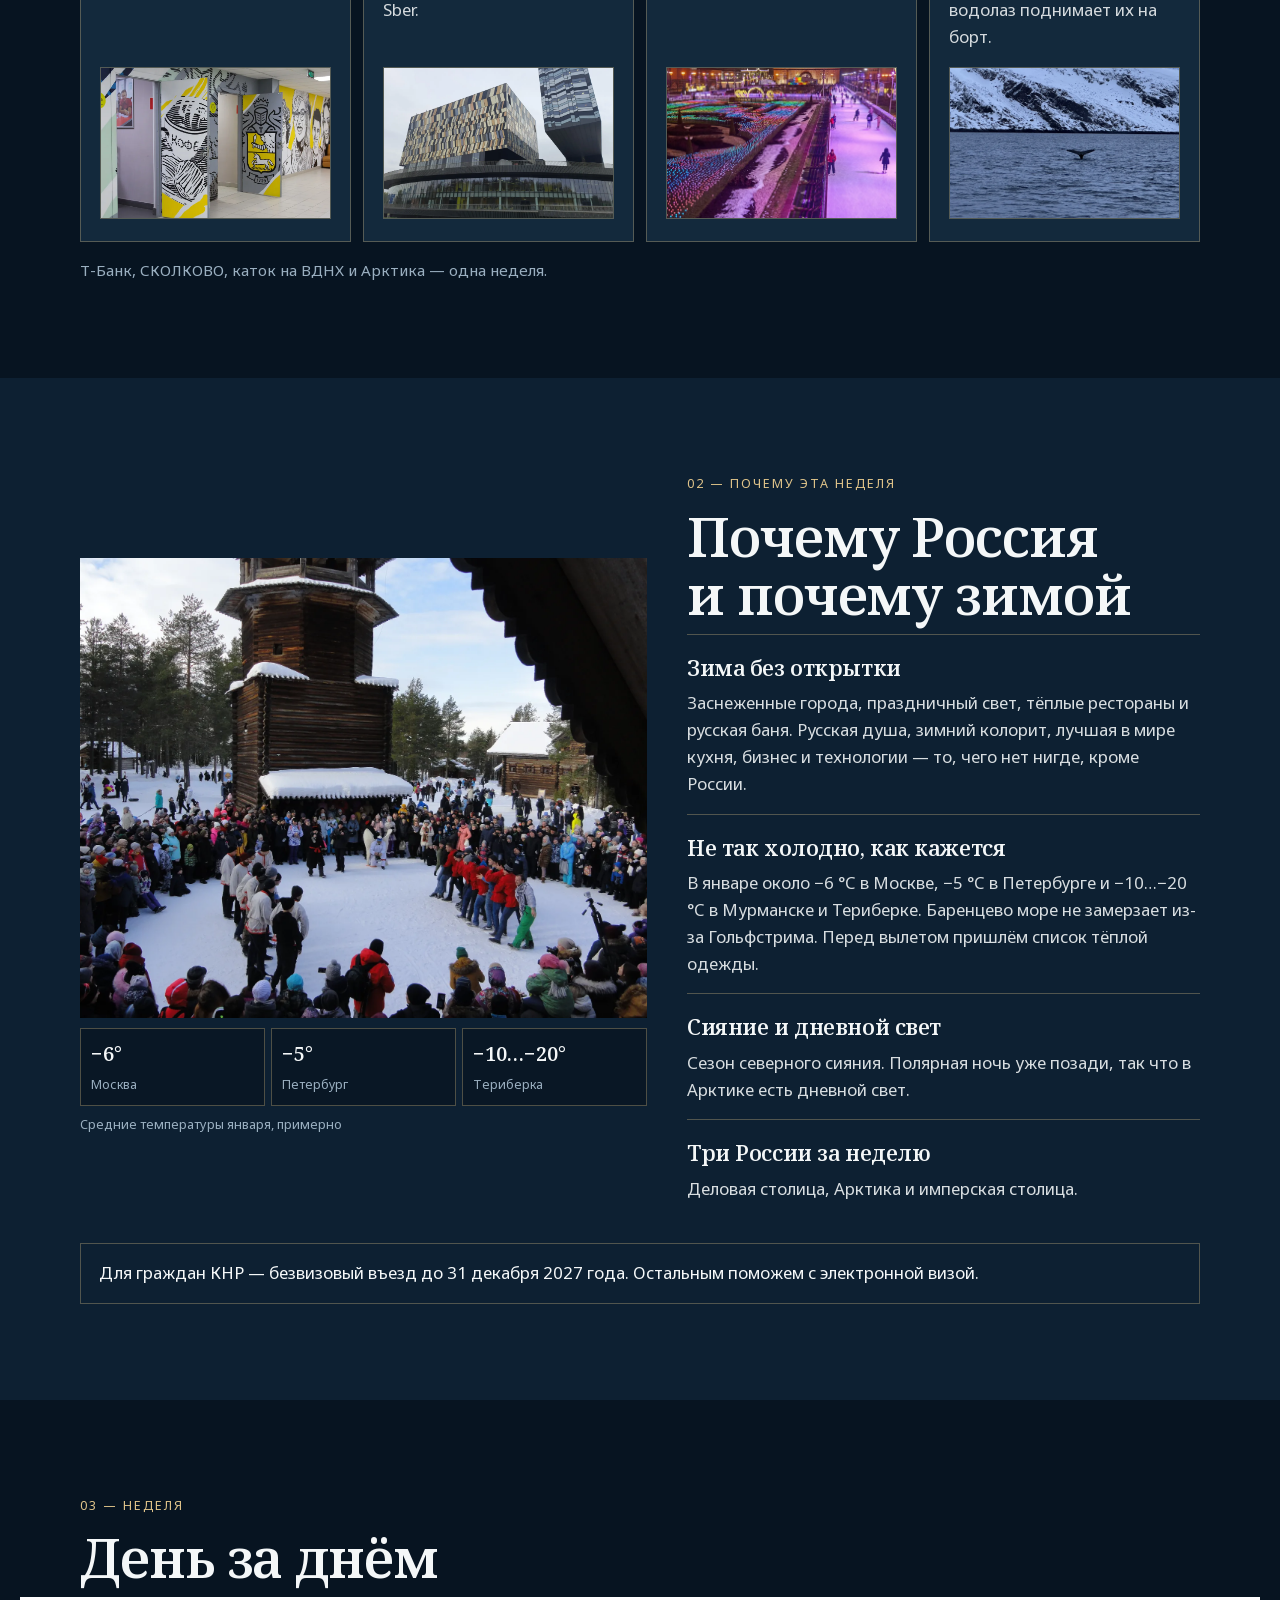
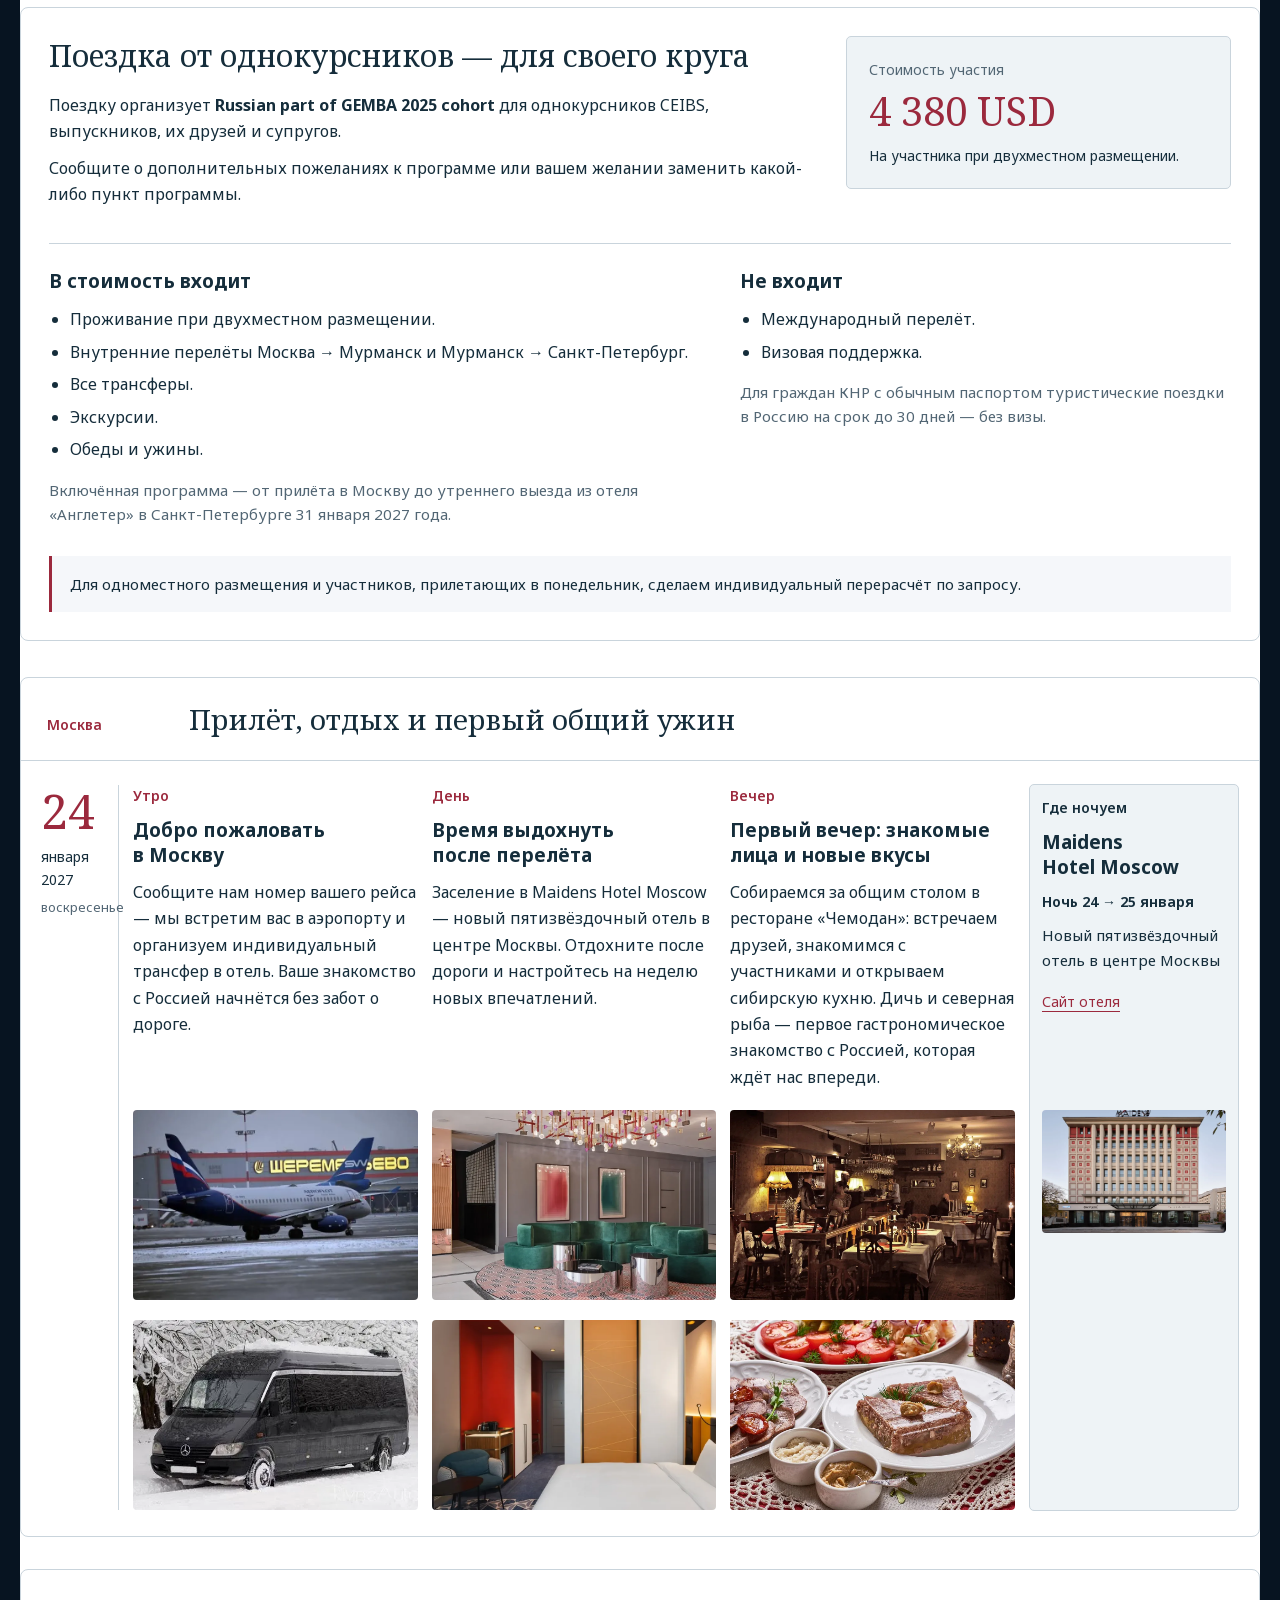
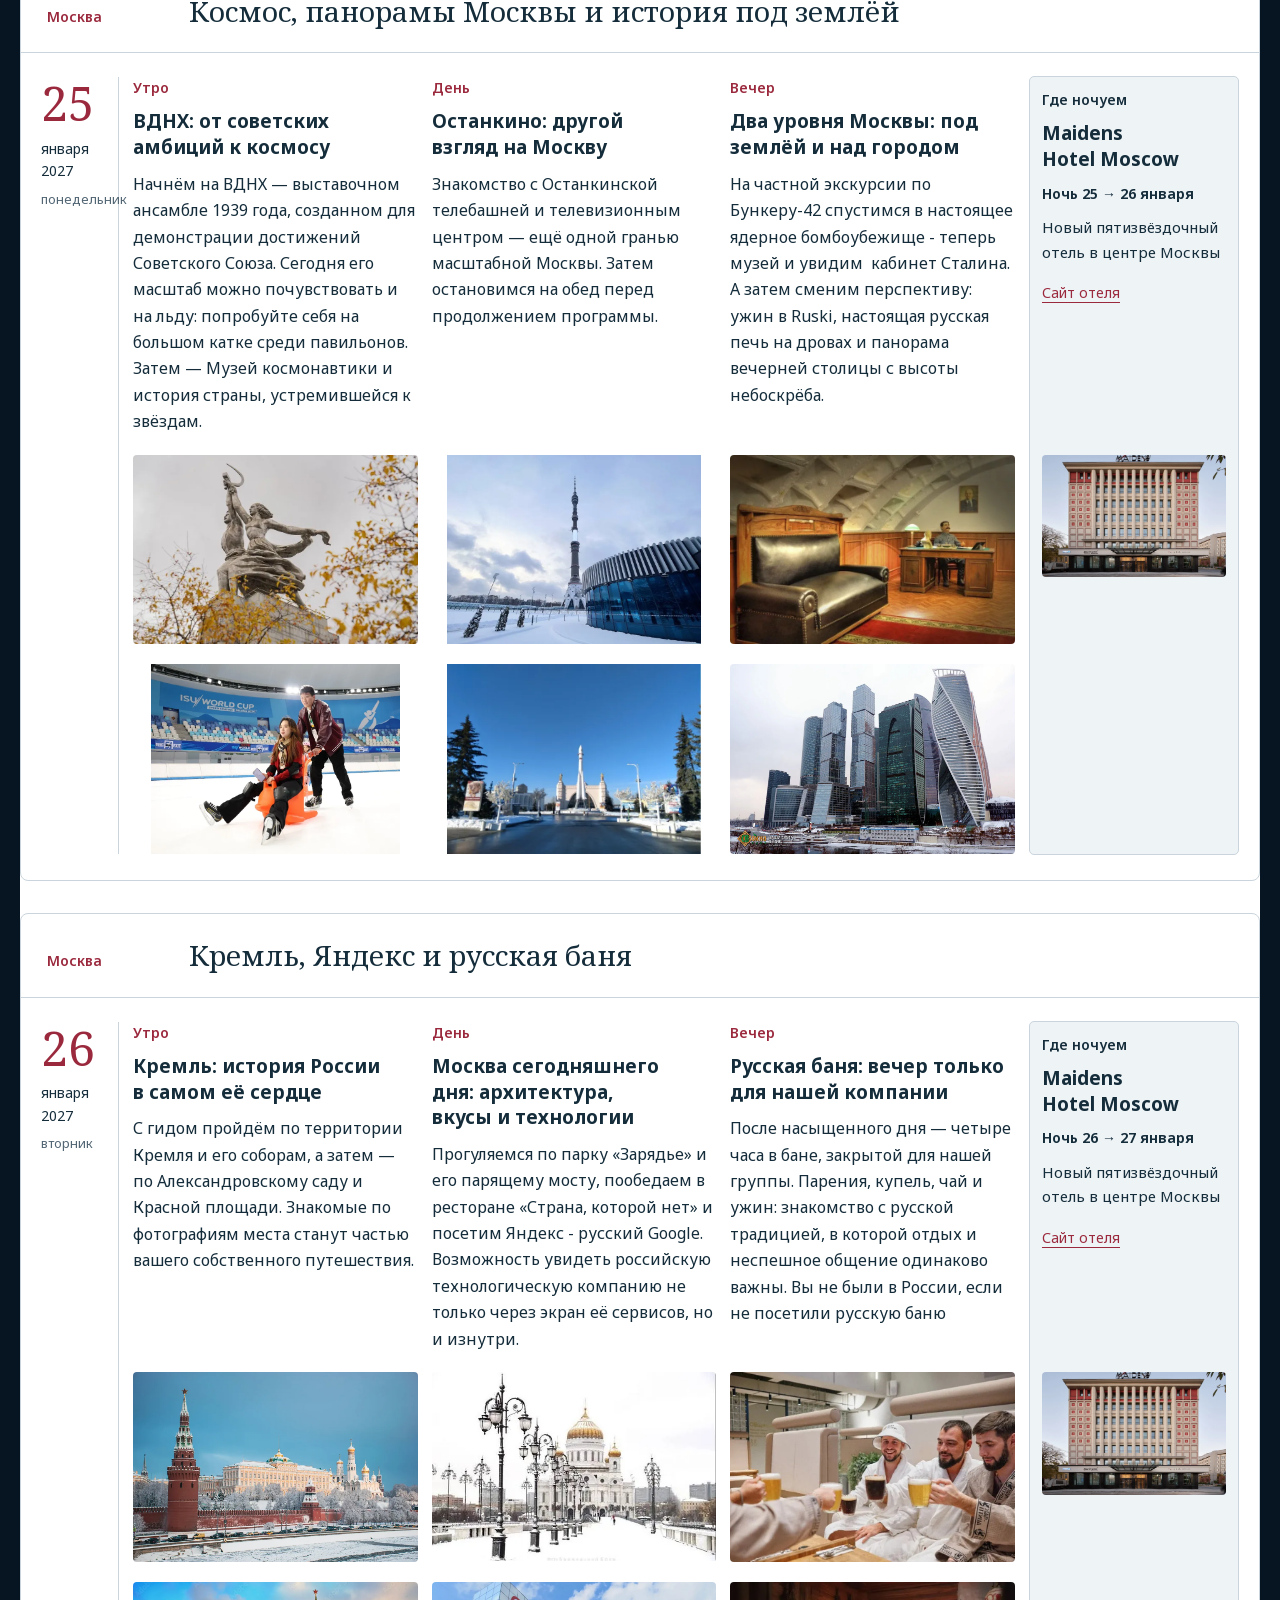
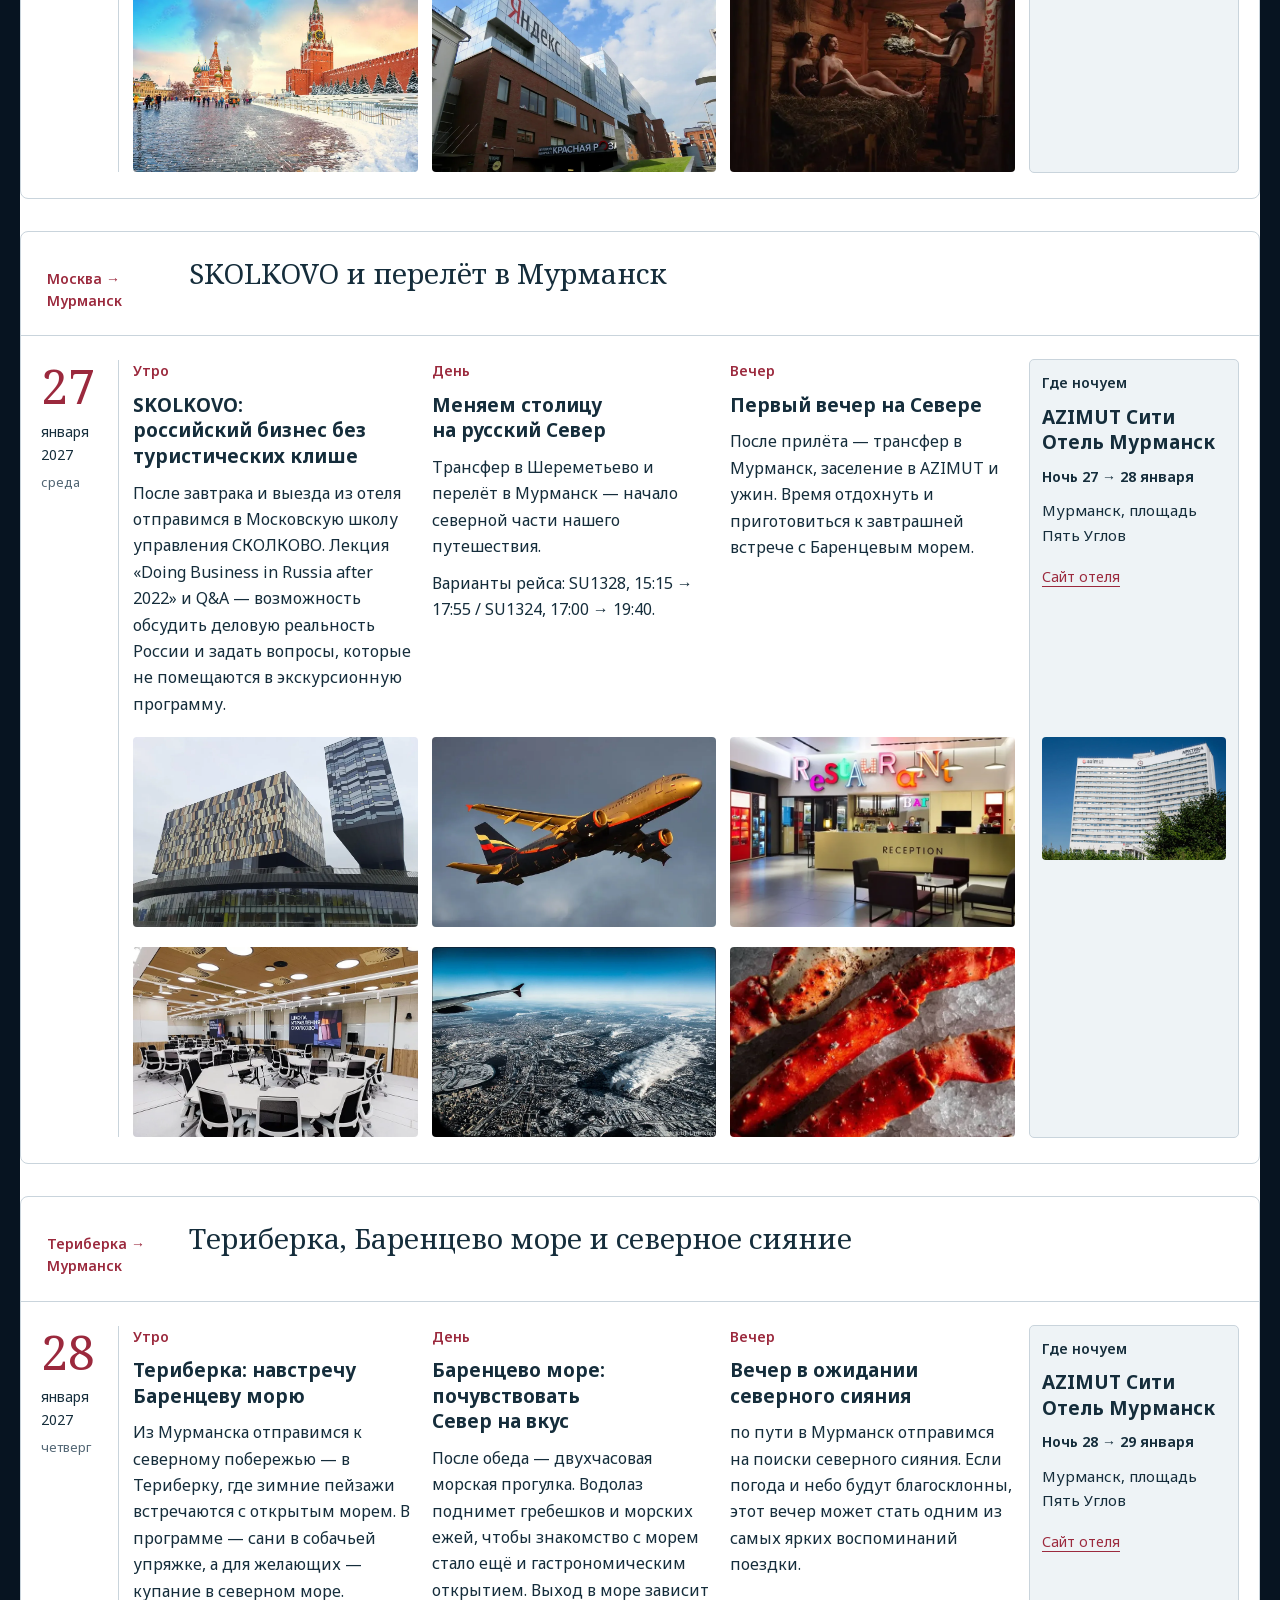
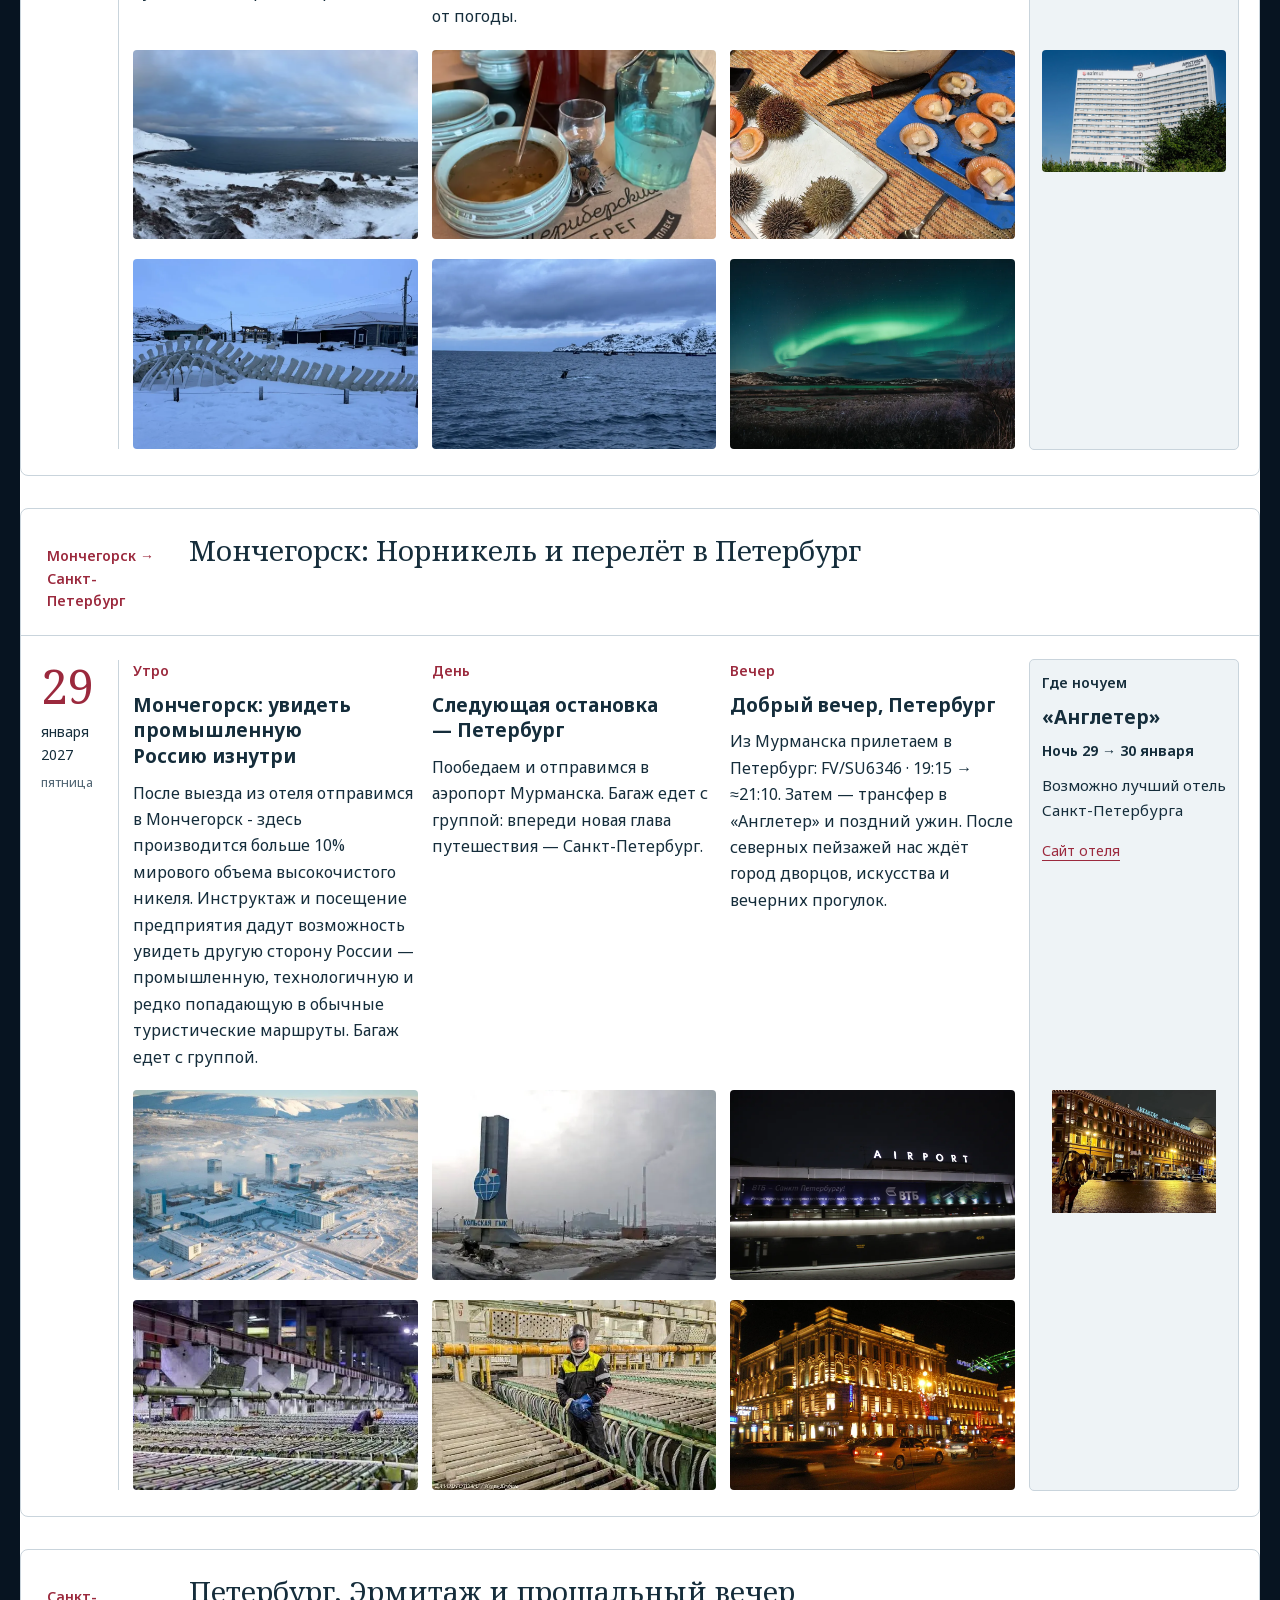
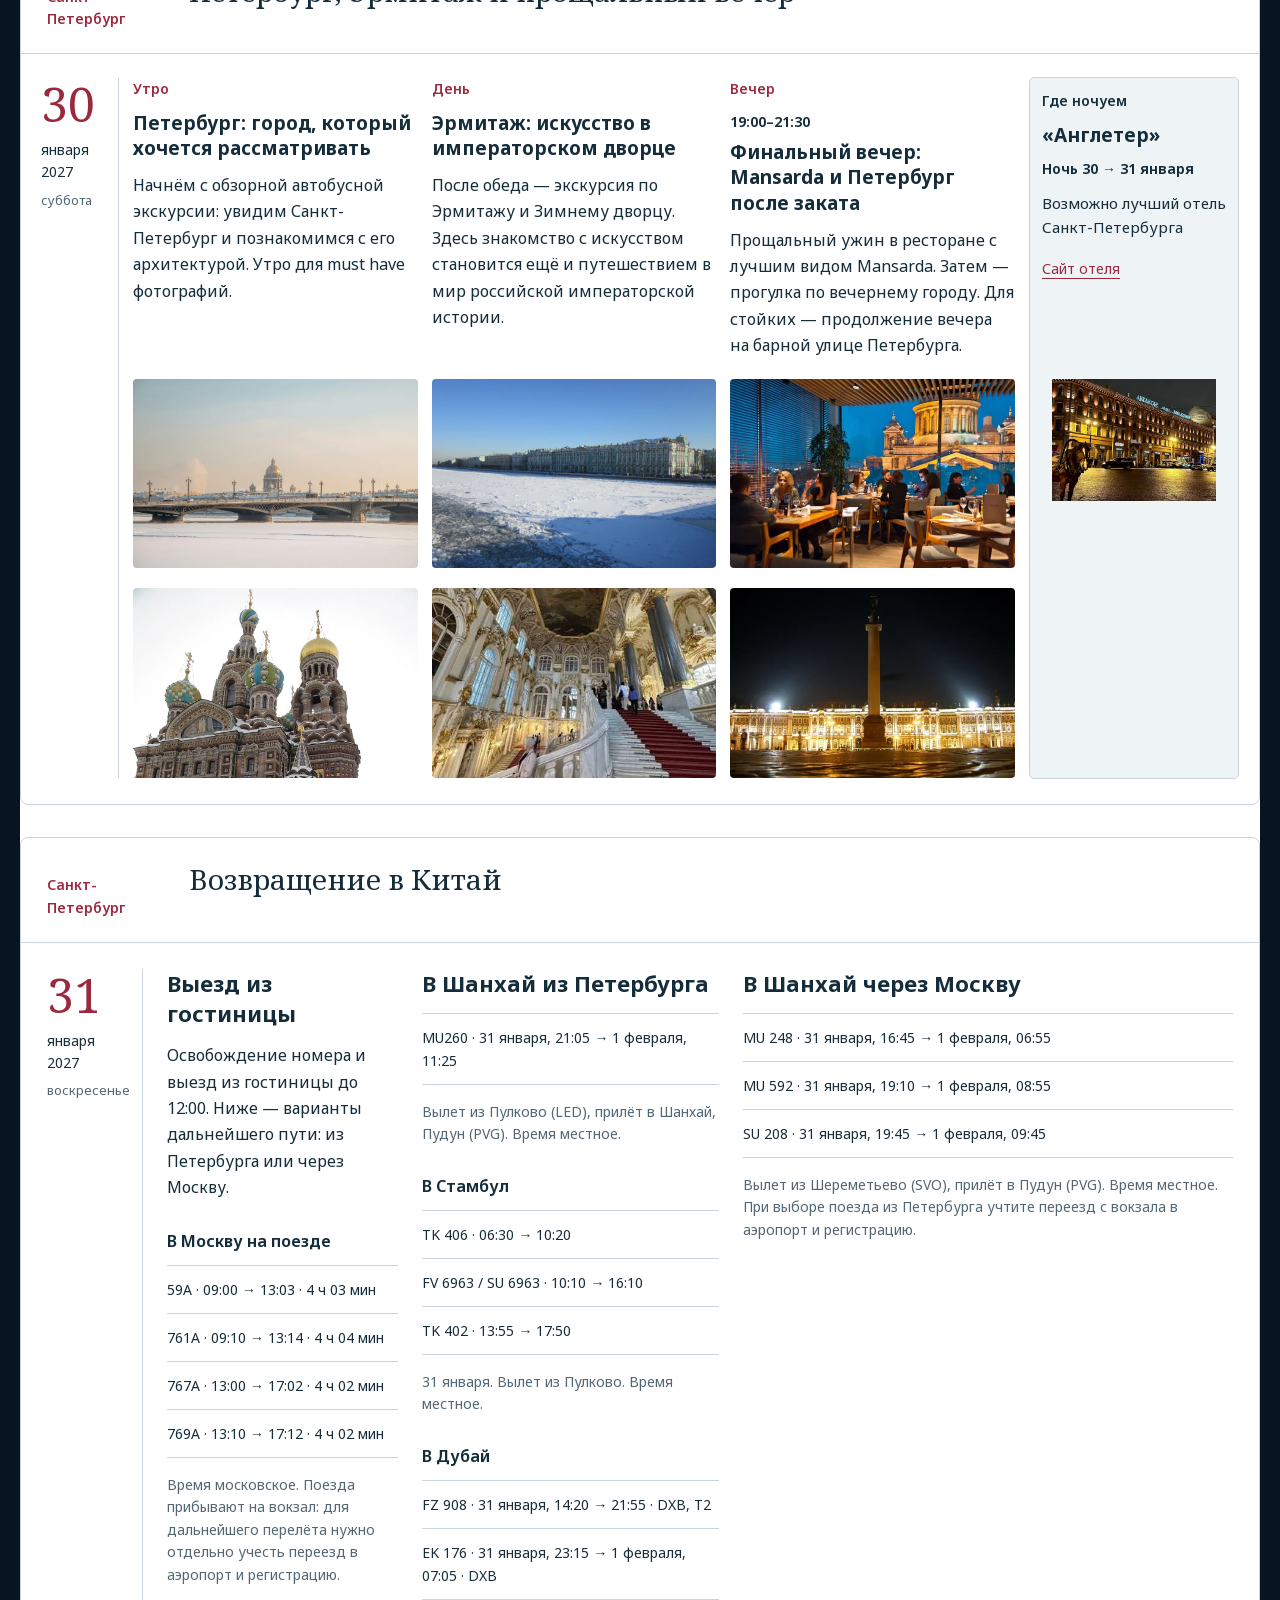
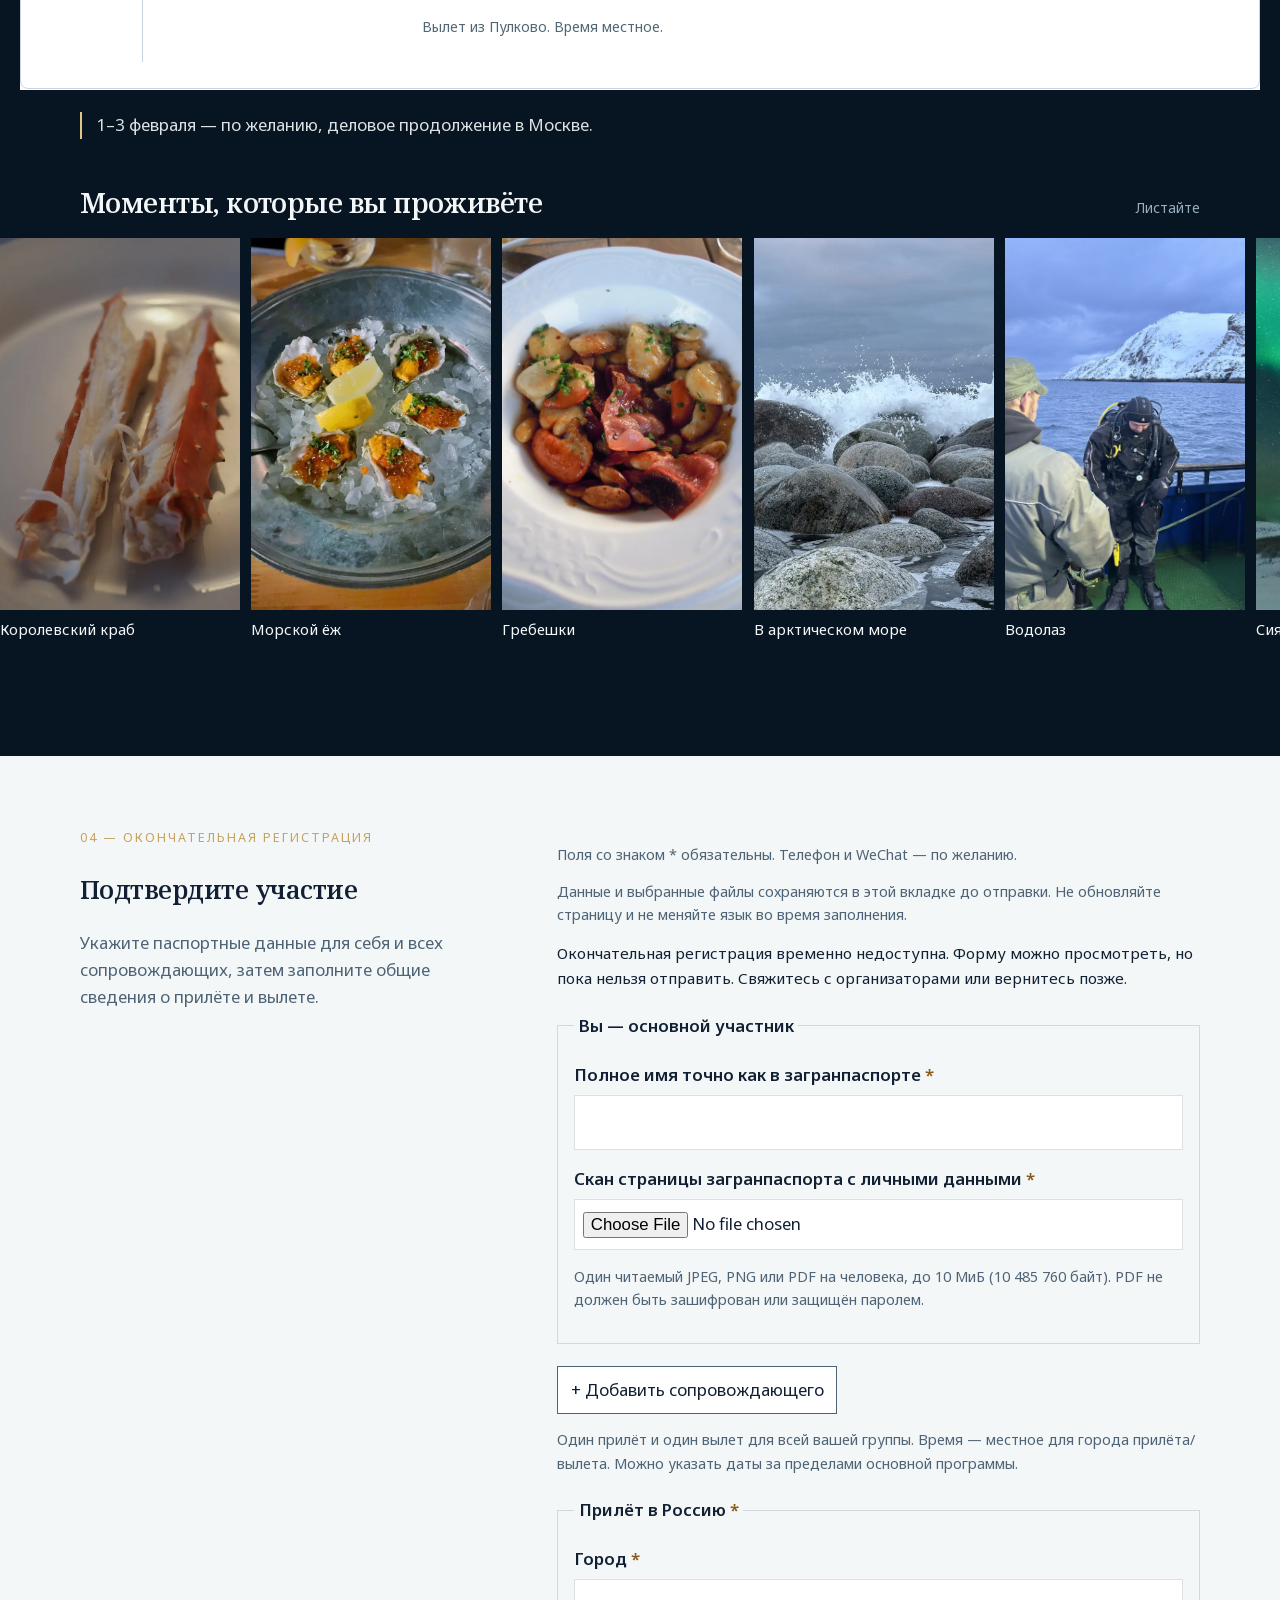
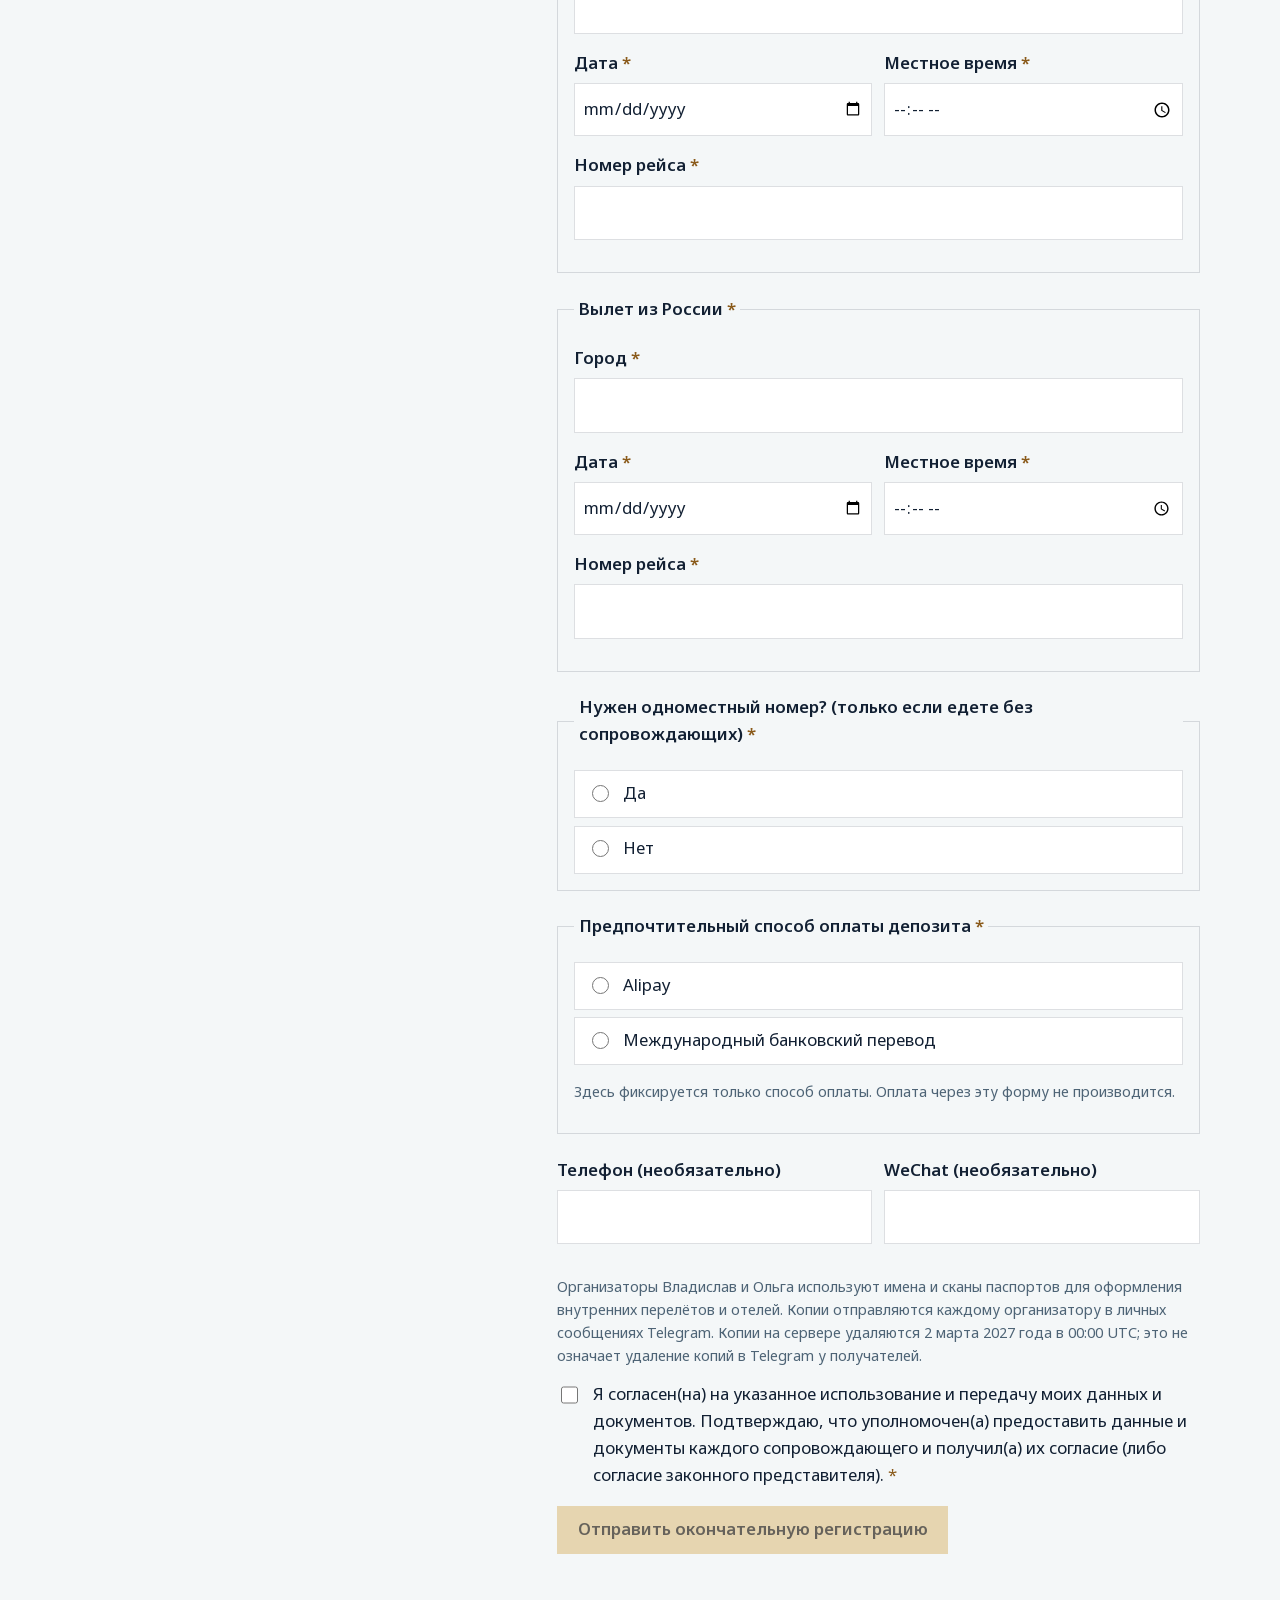
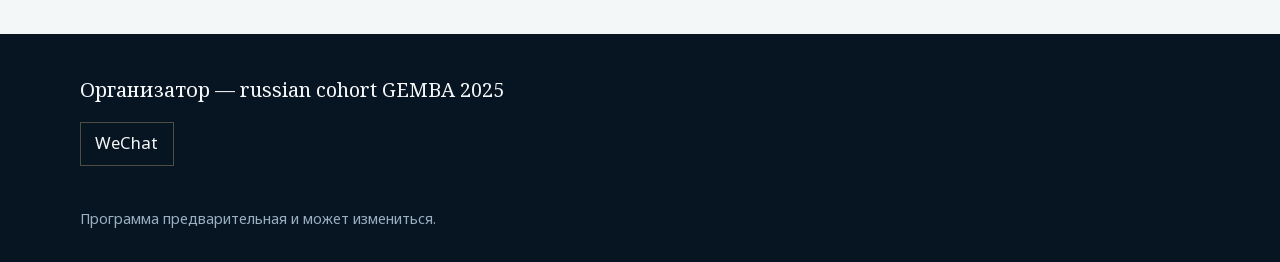
==== commit 42eee1fa: "Add secure final registration with private organizer preview Collect per-person encrypted passport s" ====
--- a/ru.html
+++ b/ru.html
@@ -7,7 +7,7 @@
 </script>
 <meta name="viewport" content="width=device-width, initial-scale=1" />
 <title>Россия зимой · однокурсники CEIBS · январь 2027</title>
-<meta name="description" content="Частная зимняя поездка для однокурсников CEIBS. 24–31 января 2027: Москва, Териберка и Санкт-Петербург. Предрегистрация." />
+<meta name="description" content="Частная зимняя поездка для однокурсников CEIBS. 24–31 января 2027: Москва, Териберка и Санкт-Петербург. Окончательная регистрация." />
 <meta name="theme-color" content="#071421" />
 <link rel="icon" href="favicon.svg" type="image/svg+xml" />
 <link rel="canonical" href="https://YOUR_DOMAIN/ru.html" />
@@ -21,7 +21,7 @@
 <meta property="og:locale:alternate" content="zh_CN" />
 <meta property="og:locale:alternate" content="ru_RU" />
 <meta property="og:title" content="Россия зимой · однокурсники CEIBS · январь 2027" />
-<meta property="og:description" content="Частная зимняя поездка для однокурсников CEIBS. 24–31 января 2027: Москва, Териберка и Санкт-Петербург. Предрегистрация." />
+<meta property="og:description" content="Частная зимняя поездка для однокурсников CEIBS. 24–31 января 2027: Москва, Териберка и Санкт-Петербург. Окончательная регистрация." />
 <meta property="og:url" content="https://YOUR_DOMAIN/ru.html" />
 <meta property="og:image" content="https://YOUR_DOMAIN/images/og.jpg" />
 <meta property="og:image:width" content="1200" />
@@ -29,7 +29,7 @@
 <meta property="og:image:alt" content="Красная площадь и собор Василия Блаженного под снегом, Москва" />
 <meta name="twitter:card" content="summary_large_image" />
 <meta name="twitter:title" content="Россия зимой · однокурсники CEIBS · январь 2027" />
-<meta name="twitter:description" content="Частная зимняя поездка для однокурсников CEIBS. 24–31 января 2027: Москва, Териберка и Санкт-Петербург. Предрегистрация." />
+<meta name="twitter:description" content="Частная зимняя поездка для однокурсников CEIBS. 24–31 января 2027: Москва, Териберка и Санкт-Петербург. Окончательная регистрация." />
 <meta name="twitter:image" content="https://YOUR_DOMAIN/images/og.jpg" />
 <link rel="stylesheet" href="css/fonts.css" />
 <link rel="stylesheet" href="css/styles.css" />
@@ -45,7 +45,7 @@
       <a href="zh.html" lang="zh-Hans" hreflang="zh-Hans" data-lang="zh">中文</a>
       <a href="ru.html" lang="ru" hreflang="ru" data-lang="ru" class="is-current">RU</a>
     </nav>
-    <a class="header-cta" id="header-cta" href="#register">Предрегистрация</a>
+    <a class="header-cta" id="header-cta" href="#register">Окончательная регистрация</a>
   </div>
 </header>
 <script>
@@ -66,6 +66,7 @@
 <footer class="site-footer" id="footer"></footer>
 <noscript><p class="noscript">Этой странице нужен JavaScript, чтобы показать программу и форму.</p></noscript>
 <script src="js/config.js"></script>
-<script src="js/main.js"></script>
+<script src="js/final-registration.js" defer></script>
+<script src="js/main.js" defer></script>
 </body>
 </html>
--- a/css/styles.css
+++ b/css/styles.css
@@ -162,7 +162,7 @@
   position: absolute;
   inset: 0;
   background:
-    linear-gradient(180deg, rgba(7, 20, 33, .45) 0%, rgba(7, 20, 33, .08) 32%, rgba(7, 20, 33, .55) 62%, rgba(7, 20, 33, .94) 100%);
+    linear-gradient(180deg, rgba(7, 20, 33, .5) 0%, rgba(7, 20, 33, .12) 28%, rgba(7, 20, 33, .62) 58%, rgba(7, 20, 33, .96) 100%);
 }
 
 .hero-copy {
@@ -180,10 +180,23 @@
   text-transform: uppercase;
 }
 
+.hero .eyebrow {
+  color: var(--snow);
+  font-size: .92rem;
+  letter-spacing: .08em;
+  text-transform: none;
+  text-shadow: 0 1px 14px rgba(7, 20, 33, .85), 0 0 2px rgba(7, 20, 33, .7);
+  font-weight: 500;
+}
+
 html[lang="zh-Hans"] .eyebrow {
   letter-spacing: .08em;
   text-transform: none;
   font-size: .86rem;
+}
+
+html[lang="zh-Hans"] .hero .eyebrow {
+  font-size: .95rem;
 }
 
 h1, h2, h3 { font-family: var(--serif); font-weight: 560; letter-spacing: -0.02em; }
@@ -200,17 +213,23 @@
 
 h1 .line { display: block; }
 
+.hero-dates {
+  max-width: 38rem;
+  margin: 1.25rem 0 0;
+  font-family: var(--serif);
+  font-size: clamp(1.45rem, 3.6vw, 2.15rem);
+  line-height: 1.2;
+  font-weight: 560;
+  letter-spacing: -0.01em;
+  color: var(--snow);
+  text-shadow: 0 1px 12px rgba(7, 20, 33, .75);
+}
+
 .subline {
   max-width: 38rem;
-  margin: 1.1rem 0 0;
+  margin: .55rem 0 0;
   font-size: 1.05rem;
   color: rgba(244, 247, 248, .88);
-}
-
-.hero-meta {
-  margin: .85rem 0 0;
-  color: var(--aurora);
-  font-size: .92rem;
 }
 
 .hero-actions { margin-top: 1.4rem; }
@@ -289,9 +308,13 @@
 .track-grid {
   display: grid;
   gap: .75rem;
+  align-items: stretch;
 }
 
 .track {
+  display: flex;
+  flex-direction: column;
+  height: 100%;
   background: var(--panel);
   border: 1px solid var(--line);
   padding: 1.25rem 1.2rem 1.35rem;
@@ -300,6 +323,7 @@
 .track svg {
   width: 2rem;
   height: 2rem;
+  flex-shrink: 0;
   stroke: var(--gold);
   fill: none;
   stroke-width: 1.4;
@@ -308,7 +332,31 @@
 }
 
 .track h3 { margin: .9rem 0 .35rem; font-size: 1.45rem; }
-.track p { margin: 0; color: rgba(244, 247, 248, .86); }
+.track p { margin: 0; color: rgba(244, 247, 248, .86); flex: 1 1 auto; }
+
+.track-photo {
+  margin-top: auto;
+  padding-top: 1rem;
+  overflow: hidden;
+  align-self: stretch;
+}
+
+.track-photo img {
+  width: 100%;
+  height: 9.5rem;
+  aspect-ratio: 4 / 3;
+  max-height: min(22vh, 180px);
+  object-fit: cover;
+  object-position: center bottom;
+  display: block;
+  border: 1px solid var(--line);
+}
+
+.tracks-caption {
+  margin: 1rem 0 0;
+  color: var(--muted);
+  font-size: .95rem;
+}
 
 .campus {
   margin: 2.5rem 0 0;
@@ -322,6 +370,19 @@
   display: block;
 }
 
+.campus.is-collage {
+  width: min(920px, calc(100% - 2.5rem));
+  margin-inline: auto;
+}
+
+.campus.is-collage img {
+  max-height: min(36vh, 340px);
+  width: 100%;
+  aspect-ratio: 2400 / 834;
+  object-fit: cover;
+  object-position: center;
+}
+
 .campus figcaption {
   margin-top: .7rem;
   color: var(--muted);
@@ -334,8 +395,10 @@
 .why-photo { margin: 0; position: relative; }
 .why-photo img {
   width: 100%;
-  aspect-ratio: 4/5;
+  max-height: min(48vh, 420px);
+  aspect-ratio: 4/3;
   object-fit: cover;
+  object-position: center 35%;
   display: block;
 }
 
@@ -514,15 +577,80 @@
 
 .register-grid { display: grid; gap: 1.5rem; }
 
+/* Registration-only styles retain the surrounding site's palette. */
+#final-registration { min-width: 0; overflow-wrap: anywhere; }
+#final-registration [hidden] { display: none !important; }
+#final-registration .final-group {
+  border: 1px solid var(--line-ink);
+  padding: 1rem;
+  margin: 1.4rem 0;
+}
+#final-registration .final-group > legend { padding: 0 .3rem; max-width: 100%; }
+#final-registration input[type="date"],
+#final-registration input[type="time"],
+#final-registration input[type="file"] {
+  display: block;
+  width: 100%;
+  min-width: 0;
+  max-width: 100%;
+  background: #fff;
+  color: var(--ink);
+  border: 1px solid var(--line-ink);
+  padding: .7rem .5rem;
+  border-radius: 0;
+  font: inherit;
+}
+#final-registration input[aria-invalid="true"] { border-color: #8d2d2d; }
+#final-registration .field-row > *, #final-registration .choice span { min-width: 0; }
+#final-registration .choice { display: flex; font-weight: 400; align-items: flex-start; }
+#final-registration .choice input { flex: 0 0 auto; margin-top: .3rem; }
+#final-registration .final-note { font-size: .9rem; color: var(--muted-ink); }
+#final-registration .final-secondary {
+  border: 1px solid var(--muted-ink);
+  background: #fff;
+  color: var(--ink);
+  padding: .6rem .8rem;
+  min-height: 2.75rem;
+  cursor: pointer;
+  max-width: 100%;
+}
+#final-registration button { white-space: normal; overflow-wrap: anywhere; }
+#final-registration button:disabled { cursor: not-allowed; opacity: .65; }
+#final-registration button:focus-visible, #final-registration input:focus-visible {
+  outline: 2px solid #755222;
+  outline-offset: 3px;
+}
+#final-registration .final-consent { display: flex; align-items: flex-start; gap: .7rem; }
+#final-registration .final-consent input { flex: 0 0 auto; width: 1.1rem; height: 1.1rem; margin-top: .3rem; accent-color: #8a6230; }
+#final-registration .final-progress { color: var(--muted-ink); }
+#final-registration #final-availability { font-size: .95rem; }
+#final-registration .form-error:focus { outline: 2px solid #8d2d2d; outline-offset: 3px; }
+
 .field, fieldset { margin: 0 0 1rem; border: 0; padding: 0; min-width: 0; }
 .field label, legend {
   display: block;
   margin-bottom: .4rem;
   font-weight: 600;
 }
+.field-row {
+  display: grid;
+  gap: .75rem;
+}
+@media (min-width: 560px) {
+  .field-row { grid-template-columns: 1fr 1fr; }
+}
+.companions {
+  border: 1px solid var(--line-ink);
+  padding: .9rem .85rem .35rem;
+  margin-bottom: 1rem;
+}
+.companions legend {
+  padding: 0 .25rem;
+  margin-bottom: .55rem;
+}
 .req { color: #8a5a1a; }
 
-input[type="text"], textarea {
+input[type="text"], input[type="tel"], input[type="number"], textarea {
   width: 100%;
   background: #fff;
   color: var(--ink);
@@ -599,6 +727,42 @@
 .prelim { margin: .4rem 0 0; color: var(--muted); font-size: .9rem; }
 .copied { margin: 0; color: var(--aurora); min-height: 1.2rem; }
 
+.wechat-modal {
+  position: fixed;
+  inset: 0;
+  z-index: 80;
+  display: grid;
+  place-items: center;
+  padding: 1.25rem;
+}
+.wechat-modal-backdrop {
+  position: absolute;
+  inset: 0;
+  border: 0;
+  background: rgba(4, 12, 20, .78);
+  cursor: pointer;
+}
+.wechat-modal-card {
+  position: relative;
+  z-index: 1;
+  width: min(22rem, 100%);
+  background: #fff;
+  color: var(--ink);
+  padding: 1rem 1rem 1.1rem;
+  display: grid;
+  gap: .85rem;
+  justify-items: center;
+}
+.wechat-modal-card img {
+  width: 100%;
+  height: auto;
+  display: block;
+}
+.wechat-modal-close {
+  width: 100%;
+  justify-content: center;
+}
+
 .noscript, .load-error {
   margin: 1rem;
   padding: 1rem;
@@ -623,7 +787,7 @@
   .header-cta { display: inline-flex; }
   .track-grid { grid-template-columns: 1fr 1fr; }
   .slots { grid-template-columns: repeat(3, 1fr); }
-  .why-photo img { aspect-ratio: 16/11; }
+  .why-photo img { aspect-ratio: 16/11; max-height: min(44vh, 400px); }
   .backup { grid-template-columns: 220px 1fr; }
   .shot { flex-basis: 240px; }
 }
@@ -632,7 +796,7 @@
   .nav-links { display: flex; }
   .track-grid { grid-template-columns: repeat(4, 1fr); }
   .why-grid { grid-template-columns: 1.05fr .95fr; align-items: center; gap: 2.5rem; }
-  .why-photo img { aspect-ratio: 4/5; max-height: 720px; }
+  .why-photo img { aspect-ratio: 4/5; max-height: min(52vh, 460px); }
   .day {
     display: grid;
     grid-template-columns: minmax(240px, 42%) 1fr;
